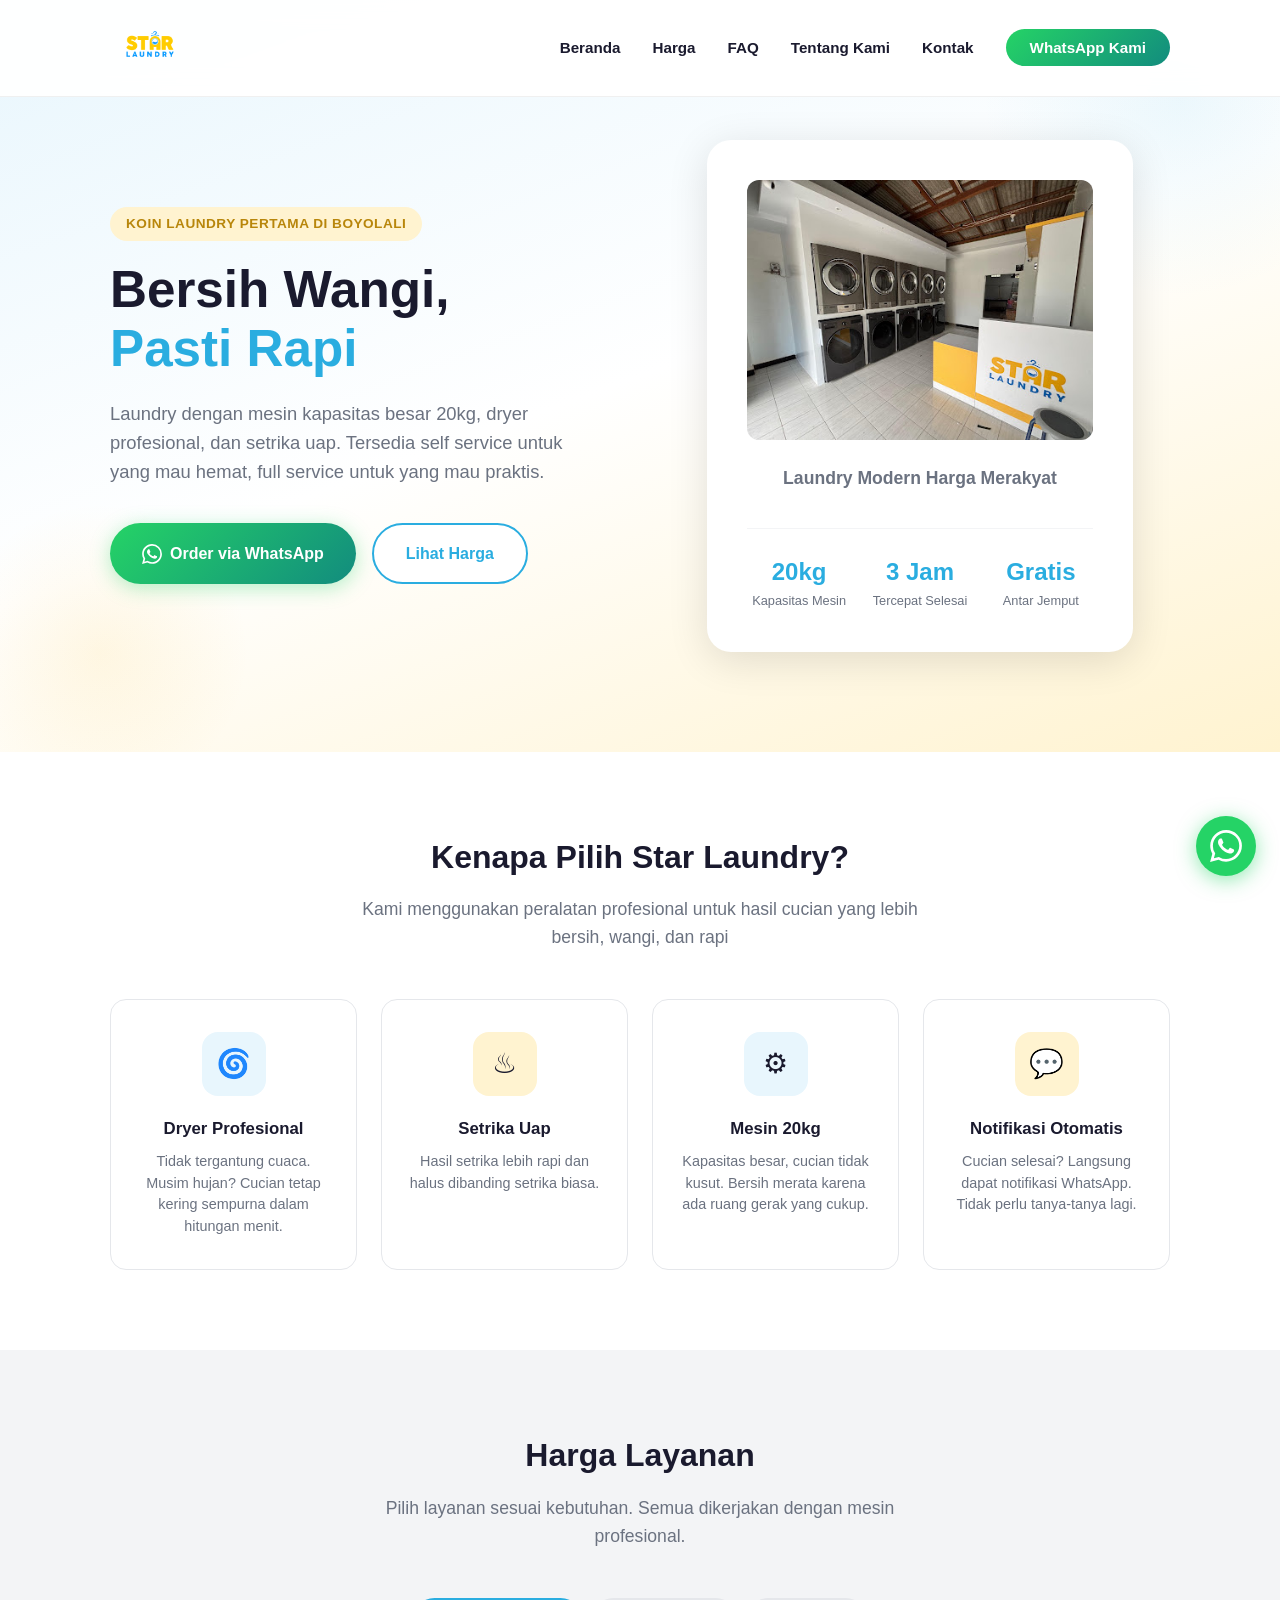
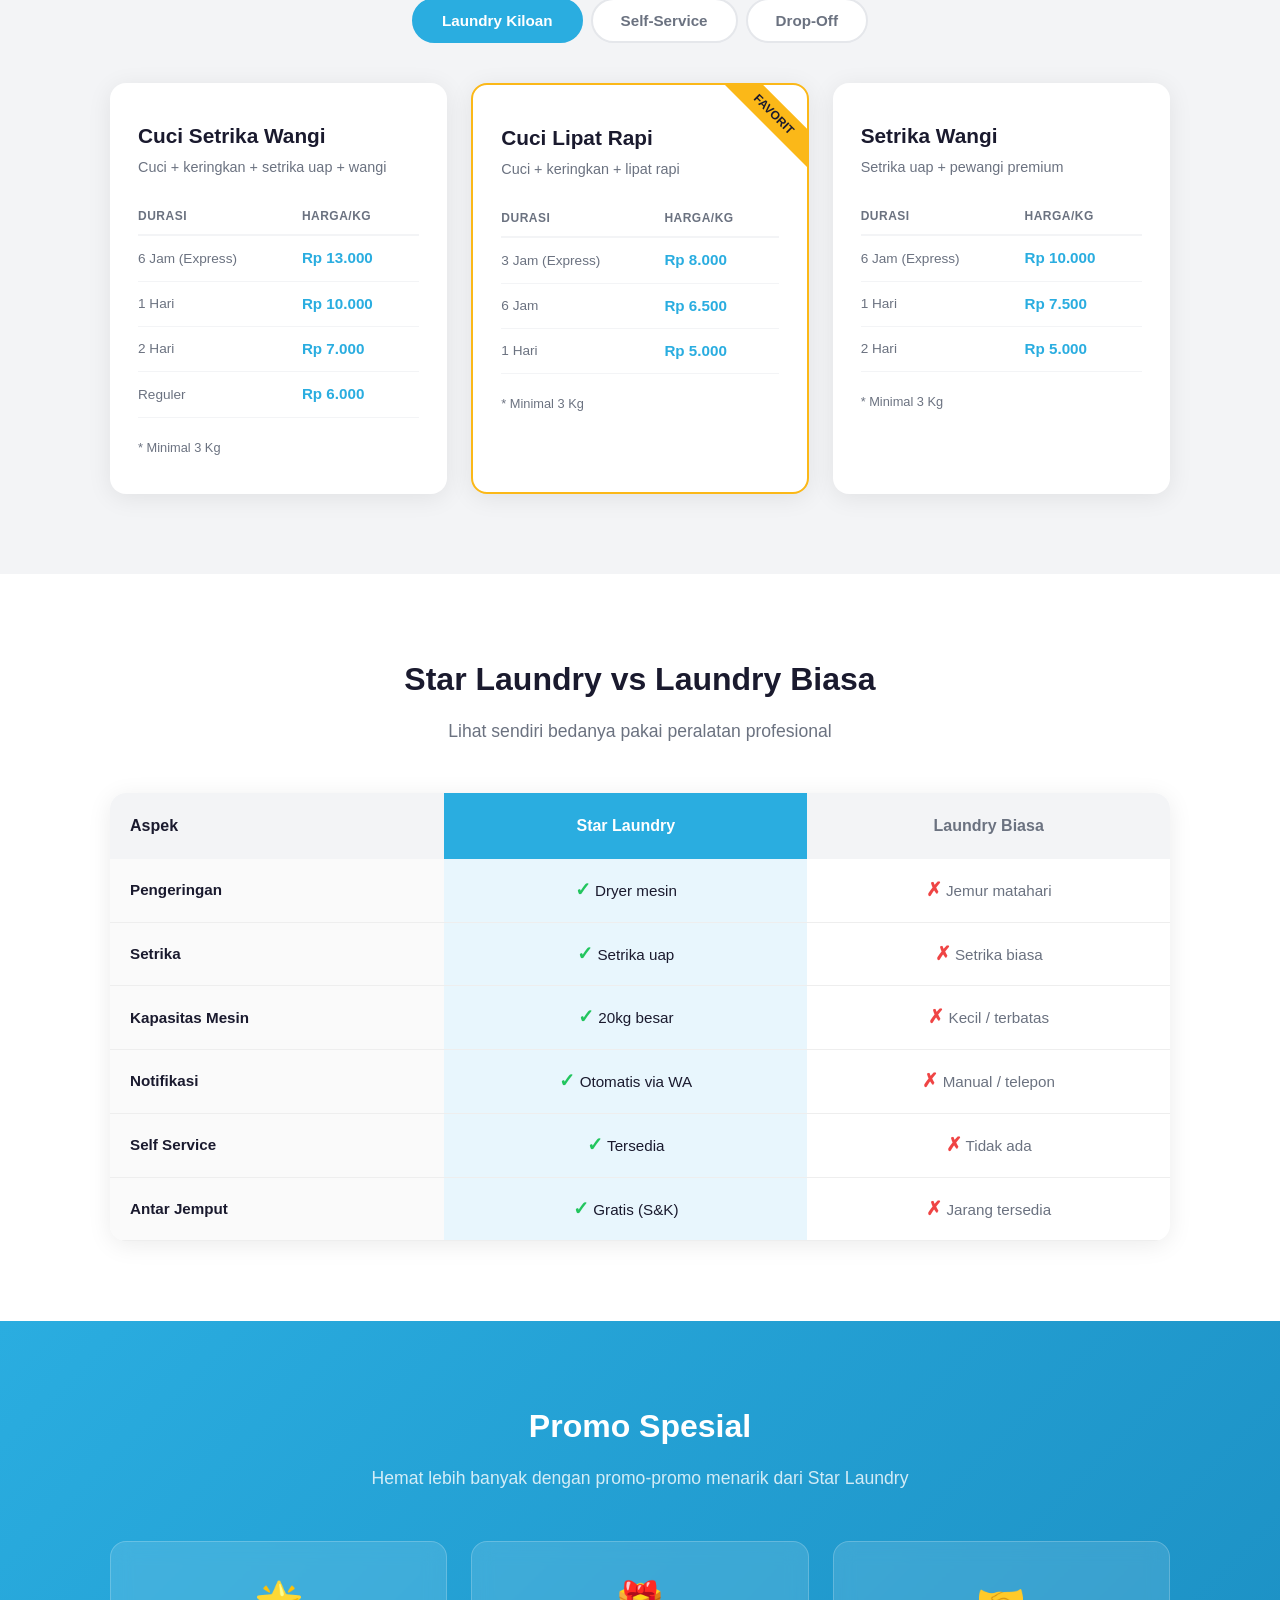
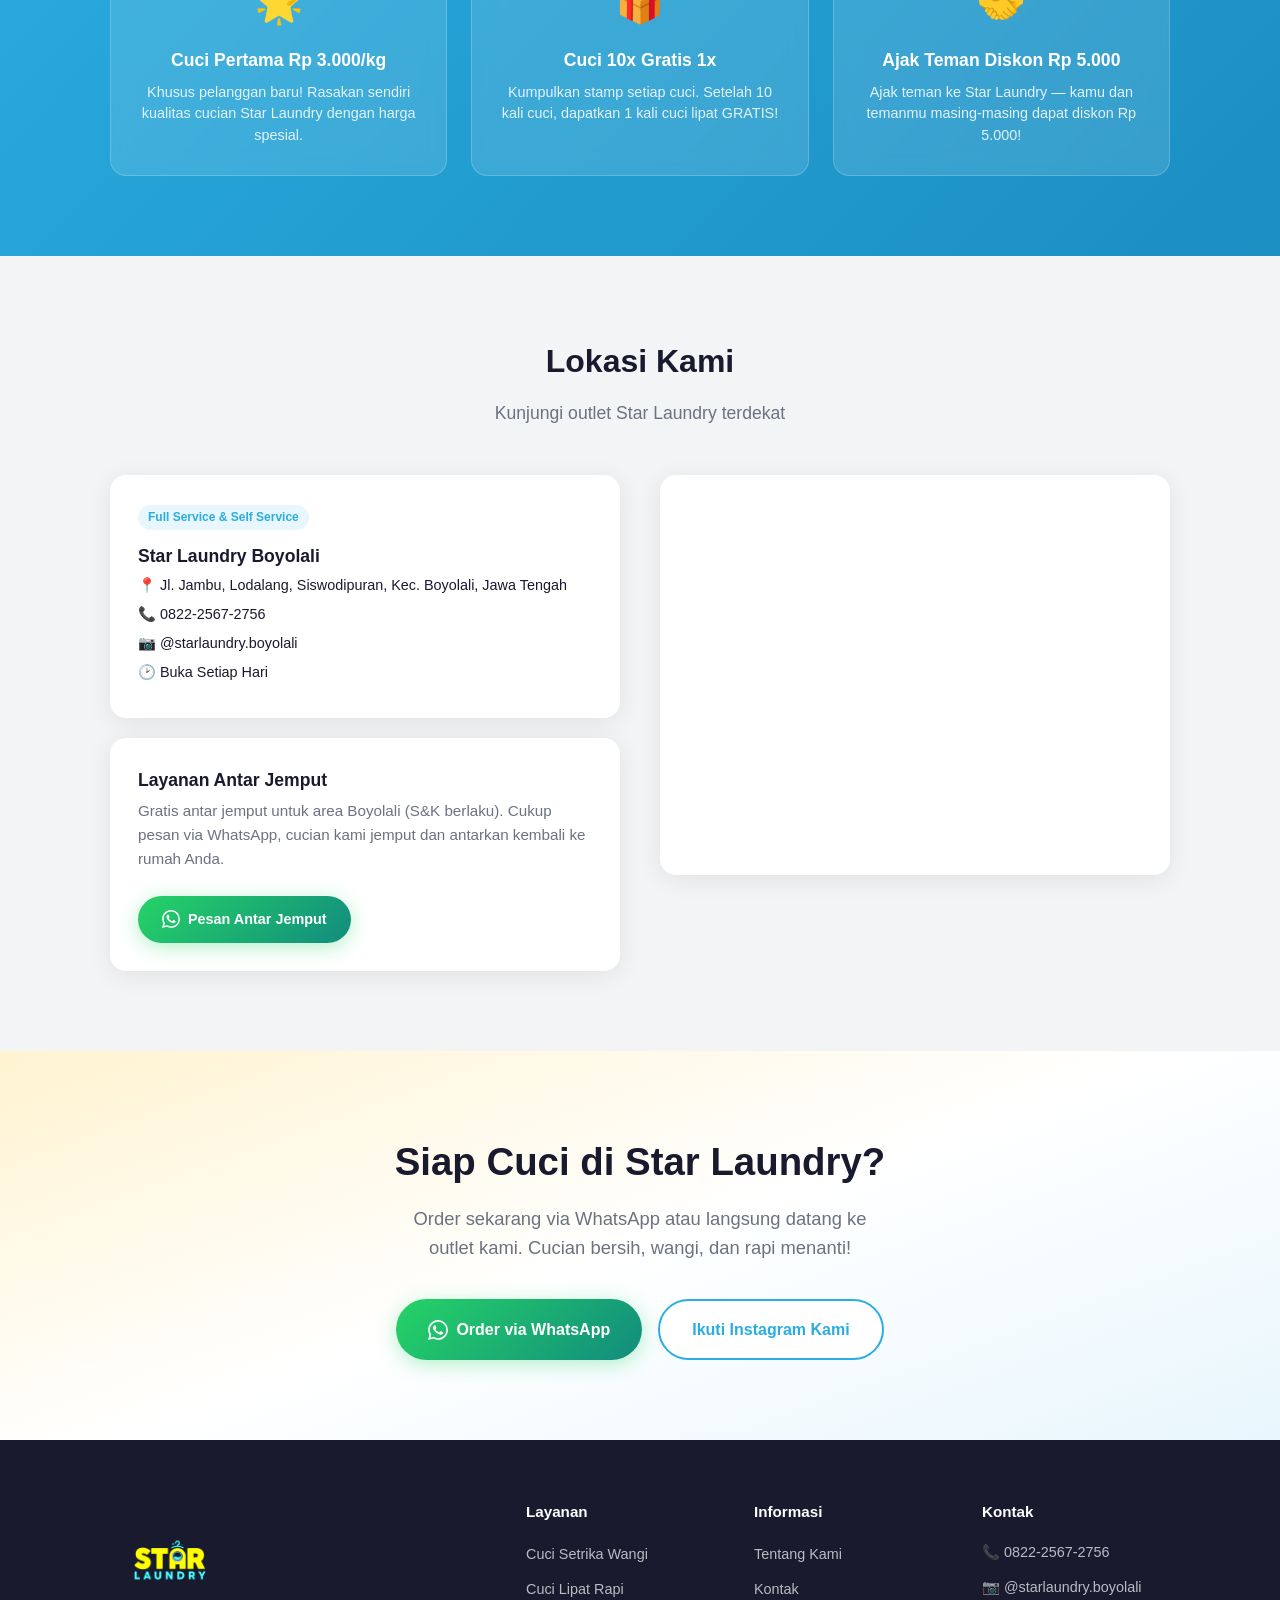
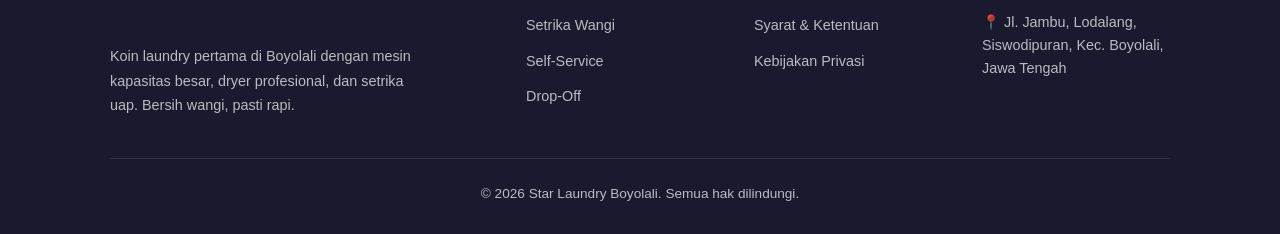
==== index.html @ 1a076df6 "Update branding: Star Laundry sebagai koin laundry pertama di Boyolali across all pages (hero badge," ====
<!DOCTYPE html>
<html lang="id">
<head>
    <!-- Google Analytics -->
    <script async src="https://www.googletagmanager.com/gtag/js?id=G-H75Q4BCDFE"></script>
    <script>
      window.dataLayer = window.dataLayer || [];
      function gtag(){dataLayer.push(arguments);}
      gtag('js', new Date());
      gtag('config', 'G-H75Q4BCDFE');
    </script>
    <meta charset="UTF-8">
    <meta name="viewport" content="width=device-width, initial-scale=1.0">
    <title>Star Laundry Boyolali — Bersih Wangi, Pasti Rapi</title>
    <meta name="description" content="Star Laundry Boyolali - Laundry modern dengan mesin kapasitas besar, dryer profesional, dan setrika uap. Self service & full service tersedia. Antar jemput GRATIS!">
    <link rel="icon" type="image/png" href="logo.png">
    <link rel="canonical" href="https://starlaundry-byl.com/">
    <meta property="og:title" content="Star Laundry Boyolali — Bersih Wangi, Pasti Rapi">
    <meta property="og:description" content="Laundry modern dengan dryer profesional & setrika uap. Self service mulai 10rb/7kg. Antar jemput GRATIS!">
    <meta property="og:image" content="https://starlaundry-byl.com/logo.png">
    <meta property="og:url" content="https://starlaundry-byl.com/">
    <meta property="og:type" content="website">
    <meta property="og:locale" content="id_ID">
    <meta name="twitter:card" content="summary_large_image">
    <meta name="twitter:title" content="Star Laundry Boyolali — Bersih Wangi, Pasti Rapi">
    <meta name="twitter:description" content="Laundry modern dengan dryer profesional & setrika uap. Self service mulai 10rb/7kg. Antar jemput GRATIS!">
    <meta name="twitter:image" content="https://starlaundry-byl.com/logo.png">
    <script type="application/ld+json">
    {
      "@context": "https://schema.org",
      "@type": "Laundromat",
      "name": "Star Laundry Boyolali",
      "url": "https://starlaundry-byl.com",
      "telephone": "+6282225672756",
      "image": "https://starlaundry-byl.com/logo.png",
      "priceRange": "Rp 5.000 - Rp 13.000/kg",
      "description": "Koin laundry pertama di Boyolali dengan mesin kapasitas besar 20kg, dryer profesional, dan setrika uap. Tersedia self service dan full service.",
      "address": {
        "@type": "PostalAddress",
        "streetAddress": "Jl. Jambu, Lodalang, Siswodipuran",
        "addressLocality": "Boyolali",
        "addressRegion": "Jawa Tengah",
        "postalCode": "57311",
        "addressCountry": "ID"
      },
      "geo": {
        "@type": "GeoCoordinates",
        "latitude": -7.5404953,
        "longitude": 110.6051776
      },
      "openingHoursSpecification": [
        {
          "@type": "OpeningHoursSpecification",
          "dayOfWeek": ["Monday","Tuesday","Wednesday","Thursday","Friday","Saturday","Sunday"],
          "opens": "07:00",
          "closes": "21:00"
        }
      ],
      "sameAs": [
        "https://instagram.com/starlaundry.boyolali",
        "https://maps.app.goo.gl/DT1r8SS3QcZHC6qx8"
      ],
      "hasOfferCatalog": {
        "@type": "OfferCatalog",
        "name": "Layanan Laundry",
        "itemListElement": [
          {
            "@type": "Offer",
            "itemOffered": { "@type": "Service", "name": "Cuci Setrika Wangi" },
            "priceSpecification": { "@type": "PriceSpecification", "price": "6000", "priceCurrency": "IDR", "unitText": "per kg" }
          },
          {
            "@type": "Offer",
            "itemOffered": { "@type": "Service", "name": "Cuci Lipat Rapi" },
            "priceSpecification": { "@type": "PriceSpecification", "price": "5000", "priceCurrency": "IDR", "unitText": "per kg" }
          },
          {
            "@type": "Offer",
            "itemOffered": { "@type": "Service", "name": "Self-Service Laundry" },
            "priceSpecification": { "@type": "PriceSpecification", "price": "10000", "priceCurrency": "IDR", "unitText": "per 7kg" }
          }
        ]
      }
    }
    </script>
    <link rel="alternate" hreflang="id" href="https://starlaundry-byl.com/">
    <link rel="preload" as="image" href="logo.png">
    <link rel="stylesheet" href="styles.css">
</head>
<body>

<!-- Navbar -->
<nav id="navbar">
    <div class="container nav-inner">
        <a href="index.html"><img src="logo.png" alt="Star Laundry" class="nav-logo"></a>
        <ul class="nav-links" id="navLinks">
            <li><a href="index.html">Beranda</a></li>
            <li><a href="harga.html">Harga</a></li>
            <li><a href="faq.html">FAQ</a></li>
            <li><a href="tentang-kami.html">Tentang Kami</a></li>
            <li><a href="kontak.html">Kontak</a></li>
            <li><a href="https://wa.me/6282225672756?text=Halo%20Star%20Laundry%2C%20saya%20mau%20order" class="nav-cta">WhatsApp Kami</a></li>
        </ul>
        <button class="hamburger" onclick="document.getElementById('navLinks').classList.toggle('open')" aria-label="Menu">
            <span></span><span></span><span></span>
        </button>
    </div>
</nav>

<!-- Hero -->
<section class="hero">
    <div class="container hero-inner">
        <div>
            <span class="hero-badge">KOIN LAUNDRY PERTAMA DI BOYOLALI</span>
            <h1>Bersih Wangi,<br><span>Pasti Rapi</span></h1>
            <p>Laundry dengan mesin kapasitas besar 20kg, dryer profesional, dan setrika uap. Tersedia self service untuk yang mau hemat, full service untuk yang mau praktis.</p>
            <div class="hero-buttons">
                <a href="https://wa.me/6282225672756?text=Halo%20Star%20Laundry%2C%20saya%20mau%20order" class="btn btn-wa">
                    <svg width="20" height="20" viewBox="0 0 24 24" fill="white"><path d="M17.472 14.382c-.297-.149-1.758-.867-2.03-.967-.273-.099-.471-.148-.67.15-.197.297-.767.966-.94 1.164-.173.199-.347.223-.644.075-.297-.15-1.255-.463-2.39-1.475-.883-.788-1.48-1.761-1.653-2.059-.173-.297-.018-.458.13-.606.134-.133.298-.347.446-.52.149-.174.198-.298.298-.497.099-.198.05-.371-.025-.52-.075-.149-.669-1.612-.916-2.207-.242-.579-.487-.5-.669-.51-.173-.008-.371-.01-.57-.01-.198 0-.52.074-.792.372-.272.297-1.04 1.016-1.04 2.479 0 1.462 1.065 2.875 1.213 3.074.149.198 2.096 3.2 5.077 4.487.709.306 1.262.489 1.694.625.712.227 1.36.195 1.871.118.571-.085 1.758-.719 2.006-1.413.248-.694.248-1.289.173-1.413-.074-.124-.272-.198-.57-.347m-5.421 7.403h-.004a9.87 9.87 0 01-5.031-1.378l-.361-.214-3.741.982.998-3.648-.235-.374a9.86 9.86 0 01-1.51-5.26c.001-5.45 4.436-9.884 9.888-9.884 2.64 0 5.122 1.03 6.988 2.898a9.825 9.825 0 012.893 6.994c-.003 5.45-4.437 9.884-9.885 9.884m8.413-18.297A11.815 11.815 0 0012.05 0C5.495 0 .16 5.335.157 11.892c0 2.096.547 4.142 1.588 5.945L.057 24l6.305-1.654a11.882 11.882 0 005.683 1.448h.005c6.554 0 11.89-5.335 11.893-11.893a11.821 11.821 0 00-3.48-8.413z"/></svg>
                    Order via WhatsApp
                </a>
                <a href="#harga" class="btn btn-outline">Lihat Harga</a>
            </div>
        </div>
        <div class="hero-visual">
            <div class="hero-card">
                <img src="mesin.jpg" alt="Foto Mesin Logo">
                <p>Laundry Modern Harga Merakyat</p>
                <div class="hero-stats">
                    <div>
                        <div class="hero-stat-num">20kg</div>
                        <div class="hero-stat-label">Kapasitas Mesin</div>
                    </div>
                    <div>
                        <div class="hero-stat-num">3 Jam</div>
                        <div class="hero-stat-label">Tercepat Selesai</div>
                    </div>
                    <div>
                        <div class="hero-stat-num">Gratis</div>
                        <div class="hero-stat-label">Antar Jemput</div>
                    </div>
                </div>
            </div>
        </div>
    </div>
</section>

<!-- Features -->
<section class="features" id="layanan">
    <div class="container">
        <h2>Kenapa Pilih Star Laundry?</h2>
        <p class="section-subtitle">Kami menggunakan peralatan profesional untuk hasil cucian yang lebih bersih, wangi, dan rapi</p>
        <div class="features-grid">
            <div class="feature-card">
                <div class="feature-icon blue">&#127744;</div>
                <h3>Dryer Profesional</h3>
                <p>Tidak tergantung cuaca. Musim hujan? Cucian tetap kering sempurna dalam hitungan menit.</p>
            </div>
            <div class="feature-card">
                <div class="feature-icon yellow">&#9832;</div>
                <h3>Setrika Uap</h3>
                <p>Hasil setrika lebih rapi dan halus dibanding setrika biasa.</p>
            </div>
            <div class="feature-card">
                <div class="feature-icon blue">&#9881;</div>
                <h3>Mesin 20kg</h3>
                <p>Kapasitas besar, cucian tidak kusut. Bersih merata karena ada ruang gerak yang cukup.</p>
            </div>
            <div class="feature-card">
                <div class="feature-icon yellow">&#128172;</div>
                <h3>Notifikasi Otomatis</h3>
                <p>Cucian selesai? Langsung dapat notifikasi WhatsApp. Tidak perlu tanya-tanya lagi.</p>
            </div>
        </div>
    </div>
</section>

<!-- Pricing -->
<section class="pricing" id="harga">
    <div class="container">
        <h2>Harga Layanan</h2>
        <p class="section-subtitle">Pilih layanan sesuai kebutuhan. Semua dikerjakan dengan mesin profesional.</p>

        <div class="pricing-tabs">
            <button class="pricing-tab active" onclick="showPricing('kiloan')">Laundry Kiloan</button>
            <button class="pricing-tab" onclick="showPricing('selfservice')">Self-Service</button>
            <button class="pricing-tab" onclick="showPricing('dropoff')">Drop-Off</button>
        </div>

        <!-- Kiloan -->
        <div class="pricing-group active" id="pricing-kiloan">
            <div class="pricing-cards">
                <div class="price-card">
                    <h3>Cuci Setrika Wangi</h3>
                    <p class="price-desc">Cuci + keringkan + setrika uap + wangi</p>
                    <table class="price-table">
                        <thead><tr><th>Durasi</th><th>Harga/kg</th></tr></thead>
                        <tbody>
                            <tr><td class="duration">6 Jam (Express)</td><td class="price-val">Rp 13.000</td></tr>
                            <tr><td class="duration">1 Hari</td><td class="price-val">Rp 10.000</td></tr>
                            <tr><td class="duration">2 Hari</td><td class="price-val">Rp 7.000</td></tr>
                            <tr><td class="duration">Reguler</td><td class="price-val">Rp 6.000</td></tr>
                        </tbody>
                    </table>
                    <div class="price-note">* Minimal 3 Kg</div>
                </div>
                <div class="price-card popular">
                    <div class="popular-badge">FAVORIT</div>
                    <h3>Cuci Lipat Rapi</h3>
                    <p class="price-desc">Cuci + keringkan + lipat rapi</p>
                    <table class="price-table">
                        <thead><tr><th>Durasi</th><th>Harga/kg</th></tr></thead>
                        <tbody>
                            <tr><td class="duration">3 Jam (Express)</td><td class="price-val">Rp 8.000</td></tr>
                            <tr><td class="duration">6 Jam</td><td class="price-val">Rp 6.500</td></tr>
                            <tr><td class="duration">1 Hari</td><td class="price-val">Rp 5.000</td></tr>
                        </tbody>
                    </table>
                    <div class="price-note">* Minimal 3 Kg</div>
                </div>
                <div class="price-card">
                    <h3>Setrika Wangi</h3>
                    <p class="price-desc">Setrika uap + pewangi premium</p>
                    <table class="price-table">
                        <thead><tr><th>Durasi</th><th>Harga/kg</th></tr></thead>
                        <tbody>
                            <tr><td class="duration">6 Jam (Express)</td><td class="price-val">Rp 10.000</td></tr>
                            <tr><td class="duration">1 Hari</td><td class="price-val">Rp 7.500</td></tr>
                            <tr><td class="duration">2 Hari</td><td class="price-val">Rp 5.000</td></tr>
                        </tbody>
                    </table>
                    <div class="price-note">* Minimal 3 Kg</div>
                </div>
            </div>
        </div>

        <!-- Self Service -->
        <div class="pricing-group" id="pricing-selfservice">
            <div class="pricing-cards two-col">
                <div class="price-card">
                    <h3>Cuci Saja</h3>
                    <p class="price-desc">Cuci sendiri pakai mesin besar kami</p>
                    <table class="price-table">
                        <thead><tr><th>Kapasitas</th><th>Harga</th><th>Durasi</th></tr></thead>
                        <tbody>
                            <tr><td>Maks. 7 Kg</td><td class="price-val">Rp 10.000</td><td class="duration">40 menit</td></tr>
                        </tbody>
                    </table>
                    <div class="price-note">* Tidak termasuk deterjen dan plastik</div>
                </div>
                <div class="price-card">
                    <h3>Kering Saja</h3>
                    <p class="price-desc">Keringkan pakai dryer profesional kami</p>
                    <table class="price-table">
                        <thead><tr><th>Kapasitas</th><th>Harga</th><th>Durasi</th></tr></thead>
                        <tbody>
                            <tr><td>Maks. 7 Kg</td><td class="price-val">Rp 10.000</td><td class="duration">40 menit</td></tr>
                        </tbody>
                    </table>
                    <div class="price-note">* Tidak termasuk deterjen dan plastik</div>
                </div>
            </div>
        </div>

        <!-- Drop Off -->
        <div class="pricing-group" id="pricing-dropoff">
            <div class="pricing-cards two-col">
                <div class="price-card">
                    <h3>Cuci Saja</h3>
                    <p class="price-desc">Tinggal taruh, kami yang jalankan mesin</p>
                    <table class="price-table">
                        <thead><tr><th>Kapasitas</th><th>Harga</th><th>Durasi</th></tr></thead>
                        <tbody>
                            <tr><td>Maks. 7 Kg</td><td class="price-val">Rp 12.500</td><td class="duration">40 menit**</td></tr>
                        </tbody>
                    </table>
                    <div class="price-note">** Drop-off sesuai antrian mesin</div>
                </div>
                <div class="price-card">
                    <h3>Kering Saja</h3>
                    <p class="price-desc">Tinggal taruh, kami keringkan pakai dryer</p>
                    <table class="price-table">
                        <thead><tr><th>Kapasitas</th><th>Harga</th><th>Durasi</th></tr></thead>
                        <tbody>
                            <tr><td>Maks. 7 Kg</td><td class="price-val">Rp 12.500</td><td class="duration">40 menit**</td></tr>
                        </tbody>
                    </table>
                    <div class="price-note">** Drop-off sesuai antrian mesin</div>
                </div>
            </div>
            <p style="text-align:center; margin-top:16px; font-size:0.85rem; font-weight:700; color:var(--dark);">Catatan: Drop-off tidak termasuk lipat dan setrika.</p>
        </div>
    </div>
</section>

<!-- Why Us / Comparison -->
<section class="why-us" id="keunggulan">
    <div class="container">
        <h2>Star Laundry vs Laundry Biasa</h2>
        <p class="section-subtitle">Lihat sendiri bedanya pakai peralatan profesional</p>
        <table class="comparison-table">
            <thead>
                <tr>
                    <th>Aspek</th>
                    <th>Star Laundry</th>
                    <th>Laundry Biasa</th>
                </tr>
            </thead>
            <tbody>
                <tr>
                    <td>Pengeringan</td>
                    <td><span class="check">&#10003;</span> Dryer mesin</td>
                    <td><span class="cross">&#10007;</span> Jemur matahari</td>
                </tr>
                <tr>
                    <td>Setrika</td>
                    <td><span class="check">&#10003;</span> Setrika uap</td>
                    <td><span class="cross">&#10007;</span> Setrika biasa</td>
                </tr>
                <tr>
                    <td>Kapasitas Mesin</td>
                    <td><span class="check">&#10003;</span> 20kg besar</td>
                    <td><span class="cross">&#10007;</span> Kecil / terbatas</td>
                </tr>
                <tr>
                    <td>Notifikasi</td>
                    <td><span class="check">&#10003;</span> Otomatis via WA</td>
                    <td><span class="cross">&#10007;</span> Manual / telepon</td>
                </tr>
                <tr>
                    <td>Self Service</td>
                    <td><span class="check">&#10003;</span> Tersedia</td>
                    <td><span class="cross">&#10007;</span> Tidak ada</td>
                </tr>
                <tr>
                    <td>Antar Jemput</td>
                    <td><span class="check">&#10003;</span> Gratis (S&K)</td>
                    <td><span class="cross">&#10007;</span> Jarang tersedia</td>
                </tr>
            </tbody>
        </table>
    </div>
</section>

<!-- Promo -->
<section class="promo" id="promo">
    <div class="container">
        <h2>Promo Spesial</h2>
        <p class="section-subtitle">Hemat lebih banyak dengan promo-promo menarik dari Star Laundry</p>
        <div class="promo-grid">
            <div class="promo-card">
                <div class="promo-emoji">&#127775;</div>
                <h3>Cuci Pertama Rp 3.000/kg</h3>
                <p>Khusus pelanggan baru! Rasakan sendiri kualitas cucian Star Laundry dengan harga spesial.</p>
            </div>
            <div class="promo-card">
                <div class="promo-emoji">&#127873;</div>
                <h3>Cuci 10x Gratis 1x</h3>
                <p>Kumpulkan stamp setiap cuci. Setelah 10 kali cuci, dapatkan 1 kali cuci lipat GRATIS!</p>
            </div>
            <div class="promo-card">
                <div class="promo-emoji">&#129309;</div>
                <h3>Ajak Teman Diskon Rp 5.000</h3>
                <p>Ajak teman ke Star Laundry — kamu dan temanmu masing-masing dapat diskon Rp 5.000!</p>
            </div>
        </div>
    </div>
</section>

<!-- Location -->
<section class="location" id="lokasi">
    <div class="container">
        <h2>Lokasi Kami</h2>
        <p class="section-subtitle">Kunjungi outlet Star Laundry terdekat</p>
        <div class="location-grid">
            <div class="location-info">
                <div class="loc-card">
                    <span class="loc-type">Full Service & Self Service</span>
                    <h3>Star Laundry Boyolali</h3>
                    <div class="loc-detail">
                        <span>&#128205; Jl. Jambu, Lodalang, Siswodipuran, Kec. Boyolali, Jawa Tengah</span>
                    </div>
                    <div class="loc-detail">
                        <span>&#128222; 0822-2567-2756</span>
                    </div>
                    <div class="loc-detail">
                        <span>&#128247; @starlaundry.boyolali</span>
                    </div>
                    <div class="loc-detail">
                        <span>&#128337; Buka Setiap Hari</span>
                    </div>
                </div>
                <div class="loc-card">
                    <h3>Layanan Antar Jemput</h3>
                    <p>Gratis antar jemput untuk area Boyolali (S&K berlaku). Cukup pesan via WhatsApp, cucian kami jemput dan antarkan kembali ke rumah Anda.</p>
                    <a href="https://wa.me/6282225672756?text=Halo%20Star%20Laundry%2C%20saya%20mau%20pakai%20layanan%20antar%20jemput" class="btn btn-wa" style="margin-top: 16px; display: inline-flex; padding: 12px 24px; font-size: 0.9rem;">
                        <svg width="18" height="18" viewBox="0 0 24 24" fill="white"><path d="M17.472 14.382c-.297-.149-1.758-.867-2.03-.967-.273-.099-.471-.148-.67.15-.197.297-.767.966-.94 1.164-.173.199-.347.223-.644.075-.297-.15-1.255-.463-2.39-1.475-.883-.788-1.48-1.761-1.653-2.059-.173-.297-.018-.458.13-.606.134-.133.298-.347.446-.52.149-.174.198-.298.298-.497.099-.198.05-.371-.025-.52-.075-.149-.669-1.612-.916-2.207-.242-.579-.487-.5-.669-.51-.173-.008-.371-.01-.57-.01-.198 0-.52.074-.792.372-.272.297-1.04 1.016-1.04 2.479 0 1.462 1.065 2.875 1.213 3.074.149.198 2.096 3.2 5.077 4.487.709.306 1.262.489 1.694.625.712.227 1.36.195 1.871.118.571-.085 1.758-.719 2.006-1.413.248-.694.248-1.289.173-1.413-.074-.124-.272-.198-.57-.347m-5.421 7.403h-.004a9.87 9.87 0 01-5.031-1.378l-.361-.214-3.741.982.998-3.648-.235-.374a9.86 9.86 0 01-1.51-5.26c.001-5.45 4.436-9.884 9.888-9.884 2.64 0 5.122 1.03 6.988 2.898a9.825 9.825 0 012.893 6.994c-.003 5.45-4.437 9.884-9.885 9.884m8.413-18.297A11.815 11.815 0 0012.05 0C5.495 0 .16 5.335.157 11.892c0 2.096.547 4.142 1.588 5.945L.057 24l6.305-1.654a11.882 11.882 0 005.683 1.448h.005c6.554 0 11.89-5.335 11.893-11.893a11.821 11.821 0 00-3.48-8.413z"/></svg>
                        Pesan Antar Jemput
                    </a>
                </div>
            </div>
            <div class="location-map">
                <iframe src="https://www.google.com/maps/embed?pb=!1m18!1m12!1m3!1d3955.6!2d110.6026027!3d-7.5404953!2m3!1f0!2f0!3f0!3m2!1i1024!2i768!4f13.1!3m3!1m2!1s0x2e7a695a9ef0c4bb%3A0xd1a4bb760c785c6d!2sStar%20Laundry%20Boyolali!5e0!3m2!1sid!2sid!4v1710000000000" width="100%" height="400" style="border:0; border-radius: 16px;" allowfullscreen="" loading="lazy" referrerpolicy="no-referrer-when-downgrade" title="Lokasi Star Laundry Boyolali"></iframe>
            </div>
        </div>
    </div>
</section>

<!-- CTA -->
<section class="cta">
    <div class="container">
        <h2>Siap Cuci di Star Laundry?</h2>
        <p>Order sekarang via WhatsApp atau langsung datang ke outlet kami. Cucian bersih, wangi, dan rapi menanti!</p>
        <div class="cta-buttons">
            <a href="https://wa.me/6282225672756?text=Halo%20Star%20Laundry%2C%20saya%20mau%20order" class="btn btn-wa">
                <svg width="20" height="20" viewBox="0 0 24 24" fill="white"><path d="M17.472 14.382c-.297-.149-1.758-.867-2.03-.967-.273-.099-.471-.148-.67.15-.197.297-.767.966-.94 1.164-.173.199-.347.223-.644.075-.297-.15-1.255-.463-2.39-1.475-.883-.788-1.48-1.761-1.653-2.059-.173-.297-.018-.458.13-.606.134-.133.298-.347.446-.52.149-.174.198-.298.298-.497.099-.198.05-.371-.025-.52-.075-.149-.669-1.612-.916-2.207-.242-.579-.487-.5-.669-.51-.173-.008-.371-.01-.57-.01-.198 0-.52.074-.792.372-.272.297-1.04 1.016-1.04 2.479 0 1.462 1.065 2.875 1.213 3.074.149.198 2.096 3.2 5.077 4.487.709.306 1.262.489 1.694.625.712.227 1.36.195 1.871.118.571-.085 1.758-.719 2.006-1.413.248-.694.248-1.289.173-1.413-.074-.124-.272-.198-.57-.347m-5.421 7.403h-.004a9.87 9.87 0 01-5.031-1.378l-.361-.214-3.741.982.998-3.648-.235-.374a9.86 9.86 0 01-1.51-5.26c.001-5.45 4.436-9.884 9.888-9.884 2.64 0 5.122 1.03 6.988 2.898a9.825 9.825 0 012.893 6.994c-.003 5.45-4.437 9.884-9.885 9.884m8.413-18.297A11.815 11.815 0 0012.05 0C5.495 0 .16 5.335.157 11.892c0 2.096.547 4.142 1.588 5.945L.057 24l6.305-1.654a11.882 11.882 0 005.683 1.448h.005c6.554 0 11.89-5.335 11.893-11.893a11.821 11.821 0 00-3.48-8.413z"/></svg>
                Order via WhatsApp
            </a>
            <a href="https://instagram.com/starlaundry.boyolali" target="_blank" class="btn btn-outline">
                Ikuti Instagram Kami
            </a>
        </div>
    </div>
</section>

<!-- Footer -->
<footer>
    <div class="container">
        <div class="footer-grid">
            <div class="footer-brand">
                <img src="logo.png" alt="Star Laundry">
                <p>Koin laundry pertama di Boyolali dengan mesin kapasitas besar, dryer profesional, dan setrika uap. Bersih wangi, pasti rapi.</p>
            </div>
            <div>
                <h4>Layanan</h4>
                <ul class="footer-links">
                    <li><a href="#harga">Cuci Setrika Wangi</a></li>
                    <li><a href="#harga">Cuci Lipat Rapi</a></li>
                    <li><a href="#harga">Setrika Wangi</a></li>
                    <li><a href="#harga">Self-Service</a></li>
                    <li><a href="#harga">Drop-Off</a></li>
                </ul>
            </div>
            <div>
                <h4>Informasi</h4>
                <ul class="footer-links">
                    <li><a href="tentang-kami.html">Tentang Kami</a></li>
                    <li><a href="kontak.html">Kontak</a></li>
                    <li><a href="syarat-ketentuan.html">Syarat & Ketentuan</a></li>
                    <li><a href="kebijakan-privasi.html">Kebijakan Privasi</a></li>
                </ul>
            </div>
            <div>
                <h4>Kontak</h4>
                <ul class="footer-contact">
                    <li>&#128222; 0822-2567-2756</li>
                    <li>&#128247; @starlaundry.boyolali</li>
                    <li>&#128205; Jl. Jambu, Lodalang, Siswodipuran, Kec. Boyolali, Jawa Tengah</li>
                </ul>
            </div>
        </div>
        <div class="footer-bottom">
            &copy; 2026 Star Laundry Boyolali. Semua hak dilindungi.
        </div>
    </div>
</footer>

<!-- Floating WhatsApp -->
<a href="https://wa.me/6282225672756?text=Halo%20Star%20Laundry%2C%20saya%20mau%20tanya" class="wa-float" aria-label="Chat WhatsApp">
    <svg viewBox="0 0 24 24"><path d="M17.472 14.382c-.297-.149-1.758-.867-2.03-.967-.273-.099-.471-.148-.67.15-.197.297-.767.966-.94 1.164-.173.199-.347.223-.644.075-.297-.15-1.255-.463-2.39-1.475-.883-.788-1.48-1.761-1.653-2.059-.173-.297-.018-.458.13-.606.134-.133.298-.347.446-.52.149-.174.198-.298.298-.497.099-.198.05-.371-.025-.52-.075-.149-.669-1.612-.916-2.207-.242-.579-.487-.5-.669-.51-.173-.008-.371-.01-.57-.01-.198 0-.52.074-.792.372-.272.297-1.04 1.016-1.04 2.479 0 1.462 1.065 2.875 1.213 3.074.149.198 2.096 3.2 5.077 4.487.709.306 1.262.489 1.694.625.712.227 1.36.195 1.871.118.571-.085 1.758-.719 2.006-1.413.248-.694.248-1.289.173-1.413-.074-.124-.272-.198-.57-.347m-5.421 7.403h-.004a9.87 9.87 0 01-5.031-1.378l-.361-.214-3.741.982.998-3.648-.235-.374a9.86 9.86 0 01-1.51-5.26c.001-5.45 4.436-9.884 9.888-9.884 2.64 0 5.122 1.03 6.988 2.898a9.825 9.825 0 012.893 6.994c-.003 5.45-4.437 9.884-9.885 9.884m8.413-18.297A11.815 11.815 0 0012.05 0C5.495 0 .16 5.335.157 11.892c0 2.096.547 4.142 1.588 5.945L.057 24l6.305-1.654a11.882 11.882 0 005.683 1.448h.005c6.554 0 11.89-5.335 11.893-11.893a11.821 11.821 0 00-3.48-8.413z"/></svg>
</a>

<script>
    // Navbar scroll effect
    window.addEventListener('scroll', () => {
        document.getElementById('navbar').classList.toggle('scrolled', window.scrollY > 20);
    });

    // Pricing tabs
    function showPricing(tab) {
        document.querySelectorAll('.pricing-group').forEach(g => g.classList.remove('active'));
        document.querySelectorAll('.pricing-tab').forEach(t => t.classList.remove('active'));
        document.getElementById('pricing-' + tab).classList.add('active');
        event.target.classList.add('active');
    }
</script>
<script src="main.js"></script>

</body>
</html>
---- styles.css ----
/* ===== Reset & Base ===== */
*, *::before, *::after { box-sizing: border-box; margin: 0; padding: 0; }
:root {
    --yellow: #FBB818;
    --yellow-light: #FFF3D0;
    --blue: #2AADE0;
    --blue-dark: #1B8EC2;
    --blue-light: #E8F6FD;
    --dark: #1a1a2e;
    --gray: #6b7280;
    --gray-light: #f3f4f6;
    --white: #ffffff;
    --radius: 16px;
    --shadow: 0 4px 24px rgba(0,0,0,0.08);
    --shadow-lg: 0 8px 40px rgba(0,0,0,0.12);
}
html { scroll-behavior: smooth; }
body {
    font-family: -apple-system, BlinkMacSystemFont, 'Segoe UI', Roboto, 'Helvetica Neue', Arial, sans-serif;
    color: var(--dark);
    line-height: 1.6;
    overflow-x: hidden;
    background: var(--white);
}
img { max-width: 100%; height: auto; }
a { text-decoration: none; color: inherit; }
.container { max-width: 1100px; margin: 0 auto; padding: 0 20px; }
section { padding: 80px 0; }
h2 {
    font-size: 2rem;
    font-weight: 800;
    text-align: center;
    margin-bottom: 12px;
}
.section-subtitle {
    text-align: center;
    color: var(--gray);
    font-size: 1.1rem;
    margin-bottom: 48px;
    max-width: 600px;
    margin-left: auto;
    margin-right: auto;
}

/* ===== Navbar ===== */
nav {
    position: fixed;
    top: 0;
    left: 0;
    right: 0;
    z-index: 1000;
    background: rgba(255,255,255,0.95);
    backdrop-filter: blur(12px);
    border-bottom: 1px solid rgba(0,0,0,0.06);
    transition: box-shadow 0.3s;
}
nav.scrolled { box-shadow: var(--shadow); }
.nav-inner {
    display: flex;
    align-items: center;
    justify-content: space-between;
    height: 96px;
}
.nav-logo { height: 80px; }
.nav-links { display: flex; gap: 32px; list-style: none; align-items: center; }
.nav-links a {
    font-weight: 600;
    font-size: 0.95rem;
    color: var(--dark);
    transition: color 0.2s;
}
.nav-links a:hover { color: var(--blue); }
.nav-cta {
    background: linear-gradient(135deg, #25D366, #128C7E);
    color: var(--white) !important;
    padding: 10px 24px;
    border-radius: 50px;
    font-weight: 700;
    font-size: 0.9rem;
    transition: transform 0.2s, box-shadow 0.2s;
}
.nav-cta:hover { transform: translateY(-1px); box-shadow: 0 4px 16px rgba(37,211,102,0.4); }
.hamburger { display: none; background: none; border: none; cursor: pointer; padding: 8px; }
.hamburger span { display: block; width: 24px; height: 2.5px; background: var(--dark); margin: 5px 0; border-radius: 2px; transition: 0.3s; }

/* ===== Hero (index.html) ===== */
.hero {
    padding: 140px 0 100px;
    background: linear-gradient(160deg, var(--blue-light) 0%, var(--white) 50%, var(--yellow-light) 100%);
    position: relative;
    overflow: hidden;
}
.hero::before {
    content: '';
    position: absolute;
    width: 400px;
    height: 400px;
    background: radial-gradient(circle, rgba(42,173,224,0.08) 0%, transparent 70%);
    top: -100px;
    right: -100px;
    border-radius: 50%;
}
.hero::after {
    content: '';
    position: absolute;
    width: 300px;
    height: 300px;
    background: radial-gradient(circle, rgba(251,184,24,0.1) 0%, transparent 70%);
    bottom: -50px;
    left: -50px;
    border-radius: 50%;
}
.hero-inner {
    display: grid;
    grid-template-columns: 1fr 1fr;
    align-items: center;
    gap: 60px;
    position: relative;
    z-index: 1;
}
.hero-badge {
    display: inline-block;
    background: var(--yellow-light);
    color: #b8860b;
    font-weight: 700;
    font-size: 0.85rem;
    padding: 6px 16px;
    border-radius: 50px;
    margin-bottom: 20px;
    letter-spacing: 0.5px;
}
.hero h1 {
    font-size: 3.2rem;
    font-weight: 900;
    line-height: 1.15;
    margin-bottom: 20px;
}
.hero h1 span { color: var(--blue); }
.hero p {
    font-size: 1.15rem;
    color: var(--gray);
    margin-bottom: 36px;
    max-width: 480px;
}
.hero-buttons { display: flex; gap: 16px; flex-wrap: wrap; }
.btn {
    display: inline-flex;
    align-items: center;
    gap: 8px;
    padding: 16px 32px;
    border-radius: 50px;
    font-weight: 700;
    font-size: 1rem;
    border: none;
    cursor: pointer;
    transition: transform 0.2s, box-shadow 0.2s;
}
.btn:hover { transform: translateY(-2px); }
.btn-wa {
    background: linear-gradient(135deg, #25D366, #128C7E);
    color: var(--white);
    box-shadow: 0 4px 20px rgba(37,211,102,0.35);
}
.btn-wa:hover { box-shadow: 0 6px 28px rgba(37,211,102,0.5); }
.btn-outline {
    background: var(--white);
    color: var(--blue);
    border: 2px solid var(--blue);
}
.btn-outline:hover { background: var(--blue-light); box-shadow: var(--shadow); }
.hero-visual {
    display: flex;
    justify-content: center;
    align-items: center;
}
.hero-card {
    background: var(--white);
    border-radius: 24px;
    padding: 40px;
    box-shadow: var(--shadow-lg);
    text-align: center;
    position: relative;
}
.hero-card img { width: 100%; border-radius: 12px; margin-bottom: 16px; object-fit: cover; max-height: 260px; }
.hero-card p { color: var(--gray); font-weight: 600; font-size: 1.1rem; }
.hero-stats {
    display: grid;
    grid-template-columns: repeat(3, 1fr);
    gap: 16px;
    margin-top: 24px;
    padding-top: 24px;
    border-top: 1px solid var(--gray-light);
}
.hero-stat-num { font-size: 1.5rem; font-weight: 800; color: var(--blue); }
.hero-stat-label { font-size: 0.8rem; color: var(--gray); }

/* ===== Features ===== */
.features { background: var(--white); }
.features-grid {
    display: grid;
    grid-template-columns: repeat(4, 1fr);
    gap: 24px;
}
.feature-card {
    background: var(--white);
    border: 1px solid #e5e7eb;
    border-radius: var(--radius);
    padding: 32px 24px;
    text-align: center;
    transition: transform 0.3s, box-shadow 0.3s;
}
.feature-card:hover {
    transform: translateY(-6px);
    box-shadow: var(--shadow-lg);
    border-color: transparent;
}
.feature-icon {
    width: 64px;
    height: 64px;
    border-radius: 16px;
    display: flex;
    align-items: center;
    justify-content: center;
    margin: 0 auto 20px;
    font-size: 28px;
}
.feature-icon.blue { background: var(--blue-light); }
.feature-icon.yellow { background: var(--yellow-light); }
.feature-card h3 { font-size: 1.05rem; font-weight: 700; margin-bottom: 8px; }
.feature-card p { font-size: 0.9rem; color: var(--gray); line-height: 1.5; }

/* ===== Pricing ===== */
.pricing { background: var(--gray-light); }
.pricing-tabs {
    display: flex;
    justify-content: center;
    gap: 8px;
    margin-bottom: 40px;
}
.pricing-tab {
    padding: 12px 28px;
    border-radius: 50px;
    font-weight: 700;
    font-size: 0.95rem;
    border: 2px solid #e5e7eb;
    background: var(--white);
    color: var(--gray);
    cursor: pointer;
    transition: 0.3s;
}
.pricing-tab.active {
    background: var(--blue);
    color: var(--white);
    border-color: var(--blue);
}
.pricing-group { display: none; }
.pricing-group.active { display: block; }
.pricing-cards {
    display: grid;
    grid-template-columns: repeat(3, 1fr);
    gap: 24px;
}
.pricing-cards.two-col {
    grid-template-columns: repeat(2, 1fr);
    max-width: 740px;
    margin: 0 auto;
}
.price-card {
    background: var(--white);
    border-radius: var(--radius);
    padding: 36px 28px;
    box-shadow: var(--shadow);
    position: relative;
    overflow: hidden;
    transition: transform 0.3s;
}
.price-card:hover { transform: translateY(-4px); }
.price-card.popular {
    border: 2px solid var(--yellow);
}
.popular-badge {
    position: absolute;
    top: 16px;
    right: -32px;
    background: var(--yellow);
    color: var(--dark);
    font-size: 0.75rem;
    font-weight: 800;
    padding: 4px 40px;
    transform: rotate(45deg);
}
.price-card h3 { font-size: 1.3rem; font-weight: 800; margin-bottom: 4px; }
.price-card .price-desc { font-size: 0.9rem; color: var(--gray); margin-bottom: 20px; }
.price-table {
    width: 100%;
    border-collapse: collapse;
    margin-bottom: 20px;
}
.price-table th {
    text-align: left;
    font-size: 0.75rem;
    text-transform: uppercase;
    letter-spacing: 0.5px;
    color: var(--gray);
    padding: 8px 0;
    border-bottom: 2px solid var(--gray-light);
}
.price-table td {
    padding: 10px 0;
    font-size: 0.95rem;
    border-bottom: 1px solid var(--gray-light);
}
.price-table .price-val { font-weight: 800; color: var(--blue); }
.price-table .duration { color: var(--gray); font-size: 0.85rem; }
.price-note {
    display: flex;
    align-items: center;
    gap: 6px;
    font-size: 0.8rem;
    color: var(--gray);
    margin-top: 12px;
}

/* ===== Why Us ===== */
.why-us { background: var(--white); }
.comparison-table {
    width: 100%;
    border-collapse: separate;
    border-spacing: 0;
    border-radius: var(--radius);
    overflow: hidden;
    box-shadow: var(--shadow);
}
.comparison-table thead th {
    padding: 20px;
    font-size: 1rem;
    font-weight: 700;
}
.comparison-table thead th:first-child { background: var(--gray-light); text-align: left; }
.comparison-table thead th:nth-child(2) { background: var(--blue); color: var(--white); }
.comparison-table thead th:nth-child(3) { background: var(--gray-light); color: var(--gray); }
.comparison-table td {
    padding: 16px 20px;
    border-bottom: 1px solid #eee;
    font-size: 0.95rem;
}
.comparison-table td:first-child { font-weight: 600; background: #fafafa; }
.comparison-table td:nth-child(2) { text-align: center; background: var(--blue-light); }
.comparison-table td:nth-child(3) { text-align: center; color: var(--gray); }
.check { color: #22c55e; font-weight: bold; font-size: 1.2rem; }
.cross { color: #ef4444; font-weight: bold; font-size: 1.2rem; }

/* ===== Promo ===== */
.promo { background: linear-gradient(135deg, var(--blue) 0%, var(--blue-dark) 100%); color: var(--white); }
.promo h2 { color: var(--white); }
.promo .section-subtitle { color: rgba(255,255,255,0.8); }
.promo-grid {
    display: grid;
    grid-template-columns: repeat(3, 1fr);
    gap: 24px;
}
.promo-card {
    background: rgba(255,255,255,0.12);
    backdrop-filter: blur(10px);
    border: 1px solid rgba(255,255,255,0.2);
    border-radius: var(--radius);
    padding: 28px 24px;
    text-align: center;
    transition: transform 0.3s;
}
.promo-card:hover { transform: translateY(-4px); background: rgba(255,255,255,0.18); }
.promo-emoji { font-size: 2.5rem; margin-bottom: 12px; }
.promo-card h3 { font-size: 1.1rem; margin-bottom: 8px; font-weight: 700; }
.promo-card p { font-size: 0.9rem; opacity: 0.85; line-height: 1.5; }

/* ===== Location ===== */
.location { background: var(--gray-light); }
.location-grid {
    display: grid;
    grid-template-columns: 1fr 1fr;
    gap: 40px;
    align-items: start;
}
.location-info { display: flex; flex-direction: column; gap: 20px; }
.loc-card {
    background: var(--white);
    border-radius: var(--radius);
    padding: 28px;
    box-shadow: var(--shadow);
}
.loc-card h3 { font-size: 1.1rem; font-weight: 700; margin-bottom: 4px; }
.loc-card .loc-type {
    display: inline-block;
    background: var(--blue-light);
    color: var(--blue);
    font-size: 0.75rem;
    font-weight: 700;
    padding: 3px 10px;
    border-radius: 50px;
    margin-bottom: 12px;
}
.loc-card p { color: var(--gray); font-size: 0.95rem; margin-bottom: 8px; }
.loc-card .loc-detail { display: flex; align-items: center; gap: 8px; margin-bottom: 6px; }
.loc-card .loc-detail span { font-size: 0.9rem; }
.location-map {
    background: var(--white);
    border-radius: var(--radius);
    overflow: hidden;
    box-shadow: var(--shadow);
    min-height: 400px;
    display: flex;
    align-items: center;
    justify-content: center;
}
.location-map iframe {
    width: 100%;
    height: 400px;
    border: none;
}

/* ===== CTA ===== */
.cta {
    background: linear-gradient(160deg, var(--yellow-light) 0%, var(--white) 50%, var(--blue-light) 100%);
    text-align: center;
}
.cta h2 { font-size: 2.4rem; }
.cta p {
    color: var(--gray);
    font-size: 1.15rem;
    margin-bottom: 36px;
    max-width: 500px;
    margin-left: auto;
    margin-right: auto;
}
.cta-buttons { display: flex; justify-content: center; gap: 16px; flex-wrap: wrap; }

/* ===== Page Hero (subpages) ===== */
.page-hero { padding: 160px 0 80px; background: linear-gradient(160deg, var(--blue-light) 0%, var(--white) 100%); text-align: center; }
.page-hero h1 { font-size: 2.8rem; font-weight: 900; margin-bottom: 16px; }
.page-hero h1 span { color: var(--blue); }
.page-hero p { color: var(--gray); font-size: 1.15rem; max-width: 600px; margin: 0 auto; }

/* ===== Content (subpages) ===== */
.content { padding: 80px 0; }
.content-grid { display: grid; grid-template-columns: 1fr 1fr; gap: 60px; align-items: start; }
.content-block { margin-bottom: 48px; }
.content-block h2 { font-size: 1.5rem; font-weight: 800; text-align: left; margin-bottom: 16px; color: var(--dark); }
.content-block p { color: var(--gray); margin-bottom: 16px; font-size: 1rem; }
.content-block ul { list-style: none; display: flex; flex-direction: column; gap: 12px; }
.content-block li { display: flex; align-items: start; gap: 12px; color: var(--gray); }
.content-block li::before { content: ''; width: 8px; height: 8px; background: var(--blue); border-radius: 50%; margin-top: 8px; flex-shrink: 0; }

/* ===== Info Card (tentang-kami) ===== */
.info-card { background: var(--gray-light); border-radius: var(--radius); padding: 32px; }
.info-card h3 { font-size: 1.2rem; font-weight: 700; margin-bottom: 16px; }
.info-card .info-row { display: flex; gap: 12px; margin-bottom: 12px; font-size: 0.95rem; }
.info-card .info-label { font-weight: 700; min-width: 140px; }
.info-card .info-val { color: var(--gray); }

/* ===== Values Grid (tentang-kami) ===== */
.values-grid { display: grid; grid-template-columns: repeat(3, 1fr); gap: 24px; margin-top: 40px; }
.value-card { background: var(--white); border: 1px solid #e5e7eb; border-radius: var(--radius); padding: 28px; text-align: center; }
.value-icon { font-size: 2.5rem; margin-bottom: 12px; }
.value-card h3 { font-size: 1.05rem; font-weight: 700; margin-bottom: 8px; }
.value-card p { font-size: 0.9rem; color: var(--gray); }

/* ===== Contact (kontak) ===== */
.contact-grid { display: grid; grid-template-columns: repeat(3, 1fr); gap: 24px; margin-bottom: 60px; }
.contact-card { background: var(--white); border: 1px solid #e5e7eb; border-radius: var(--radius); padding: 36px 28px; text-align: center; transition: transform 0.3s, box-shadow 0.3s; }
.contact-card:hover { transform: translateY(-4px); box-shadow: var(--shadow-lg); border-color: transparent; }
.contact-icon { width: 64px; height: 64px; border-radius: 16px; display: flex; align-items: center; justify-content: center; margin: 0 auto 20px; font-size: 28px; }
.contact-icon.green { background: #dcfce7; }
.contact-icon.pink { background: #fce7f3; }
.contact-icon.blue { background: var(--blue-light); }
.contact-card h3 { font-size: 1.1rem; font-weight: 700; margin-bottom: 8px; }
.contact-card p { font-size: 0.95rem; color: var(--gray); margin-bottom: 16px; }
.contact-card a.contact-btn { display: inline-block; padding: 10px 24px; border-radius: 50px; font-weight: 700; font-size: 0.9rem; transition: transform 0.2s; }
.contact-card a.contact-btn:hover { transform: translateY(-2px); }
.btn-green { background: #25D366; color: var(--white); }
.btn-purple { background: linear-gradient(135deg, #833AB4, #E1306C, #F77737); color: var(--white); }
.btn-blue { background: var(--blue); color: var(--white); }

/* ===== Info Section (kontak) ===== */
.info-section { display: grid; grid-template-columns: 1fr 1fr; gap: 40px; align-items: start; }
.info-block { background: var(--gray-light); border-radius: var(--radius); padding: 36px; }
.info-block h2 { font-size: 1.4rem; font-weight: 800; text-align: left; margin-bottom: 20px; }
.info-row { display: flex; gap: 16px; margin-bottom: 16px; align-items: start; }
.info-row .icon { font-size: 1.3rem; flex-shrink: 0; margin-top: 2px; }
.info-row .text { font-size: 0.95rem; }
.info-row .text strong { display: block; margin-bottom: 2px; }
.info-row .text span { color: var(--gray); }
.map-placeholder { background: var(--gray-light); border-radius: var(--radius); min-height: 360px; display: flex; align-items: center; justify-content: center; flex-direction: column; gap: 16px; padding: 40px; text-align: center; }
.map-placeholder .map-icon { font-size: 3rem; }
.map-placeholder p { color: var(--gray); font-weight: 600; }
.map-placeholder a { display: inline-block; padding: 12px 28px; background: var(--blue); color: var(--white); border-radius: 50px; font-weight: 700; font-size: 0.95rem; }

/* ===== Legal Pages (syarat-ketentuan, kebijakan-privasi) ===== */
.legal { max-width: 800px; margin: 0 auto; }
.legal h2 { font-size: 1.3rem; font-weight: 800; text-align: left; margin: 40px 0 16px; color: var(--dark); }
.legal h2:first-child { margin-top: 0; }
.legal p { color: var(--gray); margin-bottom: 12px; font-size: 0.95rem; }
.legal ol, .legal ul { margin: 0 0 16px 24px; color: var(--gray); }
.legal li { margin-bottom: 8px; font-size: 0.95rem; }
.legal strong { color: var(--dark); }
.update-date { color: var(--gray); font-size: 0.9rem; font-style: italic; margin-bottom: 32px; text-align: center; }

/* ===== Footer ===== */
footer {
    background: var(--dark);
    color: rgba(255,255,255,0.7);
    padding: 60px 0 30px;
}
.footer-grid {
    display: grid;
    grid-template-columns: 2fr 1fr 1fr 1fr;
    gap: 40px;
    margin-bottom: 40px;
}
.footer-brand img { height: 120px; margin-bottom: 16px; filter: brightness(10); }
.footer-brand p { font-size: 0.9rem; line-height: 1.7; max-width: 320px; }
footer h4 {
    color: var(--white);
    font-size: 0.95rem;
    font-weight: 700;
    margin-bottom: 16px;
}
.footer-links { list-style: none; display: flex; flex-direction: column; gap: 10px; }
.footer-links a { font-size: 0.9rem; transition: color 0.2s; }
.footer-links a:hover { color: var(--yellow); }
.footer-contact li { display: flex; gap: 10px; margin-bottom: 12px; font-size: 0.9rem; list-style: none; }
.footer-bottom {
    border-top: 1px solid rgba(255,255,255,0.1);
    padding-top: 24px;
    text-align: center;
    font-size: 0.85rem;
}

/* ===== Floating WA ===== */
.wa-float {
    position: fixed;
    bottom: 24px;
    right: 24px;
    z-index: 999;
    width: 60px;
    height: 60px;
    background: #25D366;
    border-radius: 50%;
    display: flex;
    align-items: center;
    justify-content: center;
    box-shadow: 0 4px 20px rgba(37,211,102,0.5);
    transition: transform 0.3s;
    animation: pulse 2s infinite;
}
.wa-float:hover { transform: scale(1.1); }
.wa-float svg { width: 32px; height: 32px; fill: white; }
@keyframes pulse {
    0%, 100% { box-shadow: 0 4px 20px rgba(37,211,102,0.5); }
    50% { box-shadow: 0 4px 30px rgba(37,211,102,0.8); }
}

/* ===== Responsive ===== */
@media (max-width: 900px) {
    .hero-inner { grid-template-columns: 1fr; text-align: center; }
    .hero h1 { font-size: 2.4rem; }
    .hero p { margin: 0 auto 36px; }
    .hero-buttons { justify-content: center; }
    .hero-visual { order: -1; }
    .hero-card { padding: 28px; }
    .hero-card img { width: 100%; max-height: 200px; }
    .features-grid { grid-template-columns: repeat(2, 1fr); }
    .pricing-cards { grid-template-columns: 1fr; max-width: 420px; margin: 0 auto; }
    .pricing-cards.two-col { grid-template-columns: 1fr; }
    .promo-grid { grid-template-columns: 1fr; max-width: 420px; margin: 0 auto; }
    .location-grid { grid-template-columns: 1fr; }
    .footer-grid { grid-template-columns: 1fr; text-align: center; }
    .footer-brand p { max-width: 100%; }
    .comparison-table { font-size: 0.85rem; }
    .comparison-table td, .comparison-table th { padding: 12px; }
    .nav-links { display: none; }
    .hamburger { display: block; }
    nav .nav-links.open {
        display: flex;
        flex-direction: column;
        position: absolute;
        top: 96px;
        left: 0;
        right: 0;
        background: var(--white);
        padding: 20px;
        box-shadow: var(--shadow);
        gap: 16px;
        align-items: center;
    }
    section { padding: 60px 0; }
    h2 { font-size: 1.7rem; }
    .page-hero h1 { font-size: 2rem; }
    .content-grid { grid-template-columns: 1fr; }
    .values-grid { grid-template-columns: 1fr; }
    .contact-grid { grid-template-columns: 1fr; max-width: 420px; margin: 0 auto 60px; }
    .info-section { grid-template-columns: 1fr; }
}
@media (max-width: 600px) {
    .features-grid { grid-template-columns: 1fr; }
    .hero h1 { font-size: 2rem; }
    .pricing-tabs { flex-wrap: wrap; }
    .hero-stats { grid-template-columns: repeat(3, 1fr); gap: 8px; }
    .hero-stat-num { font-size: 1.2rem; }
}
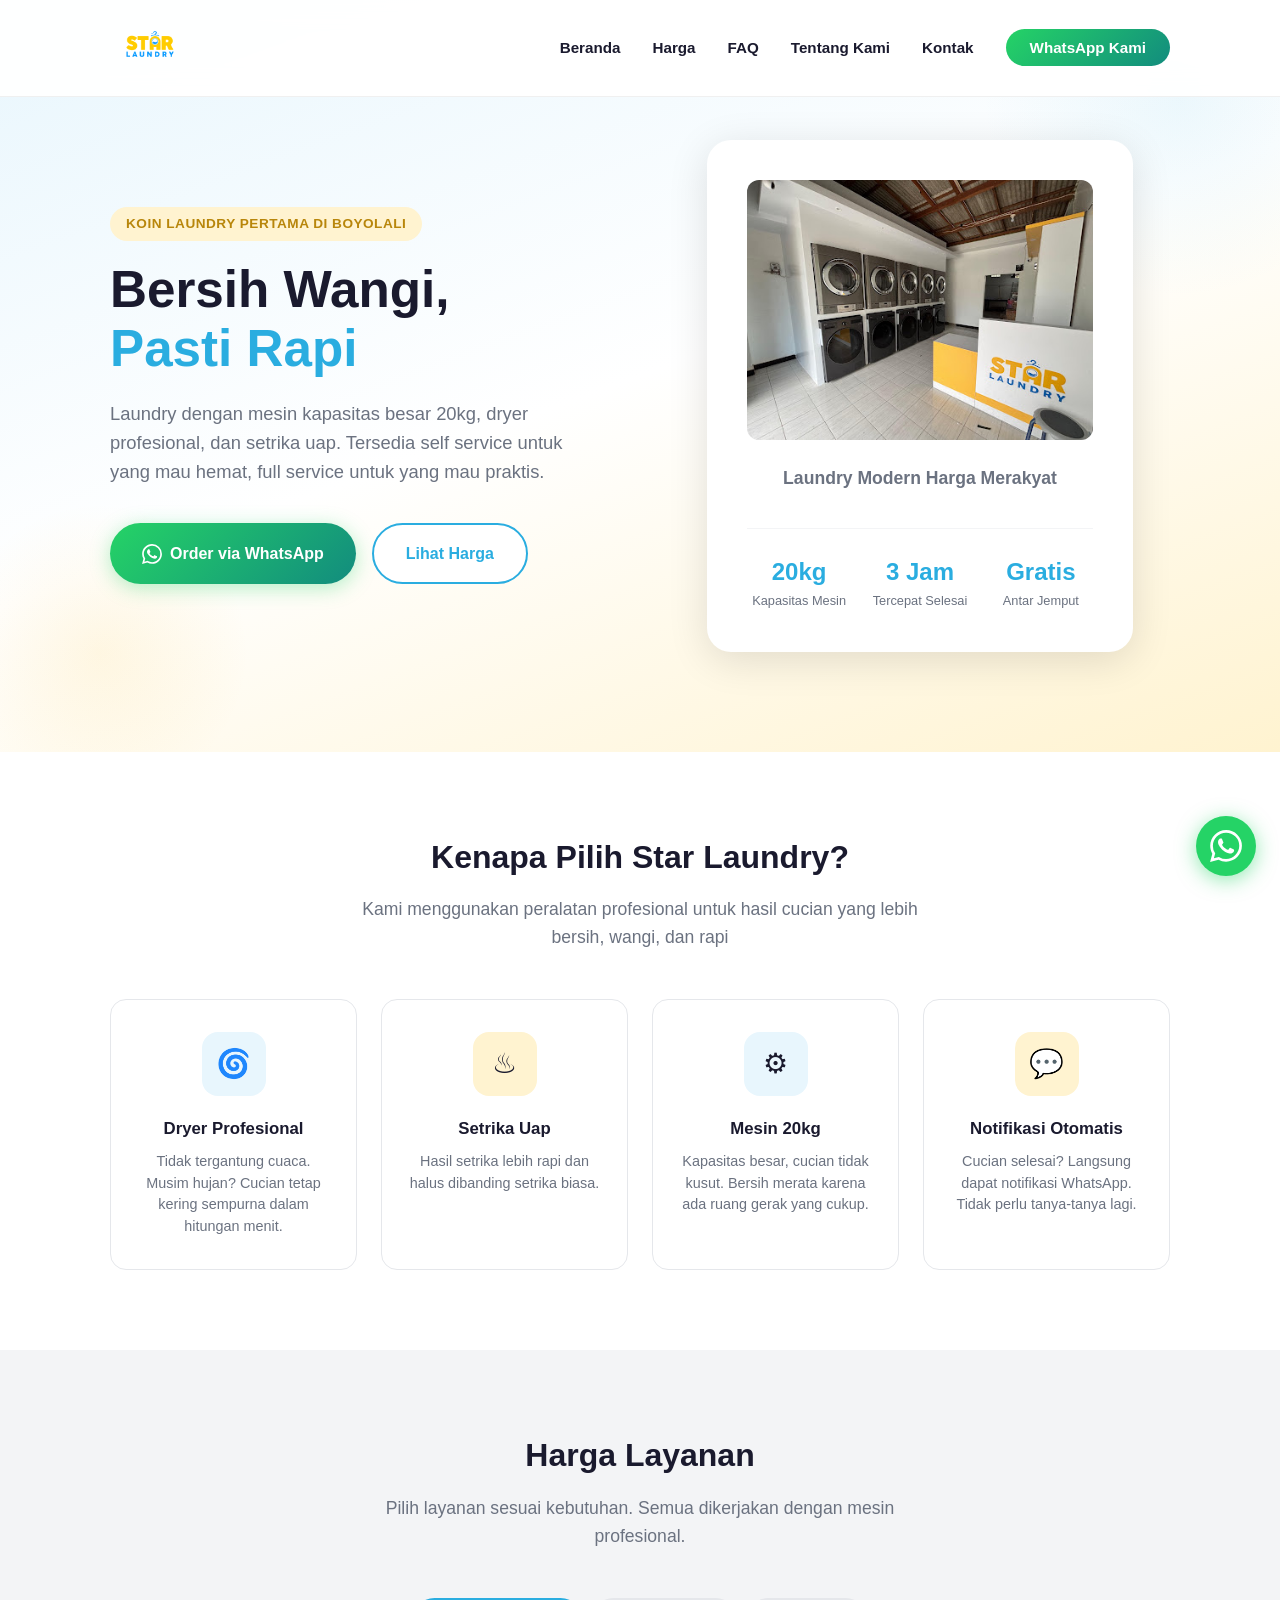
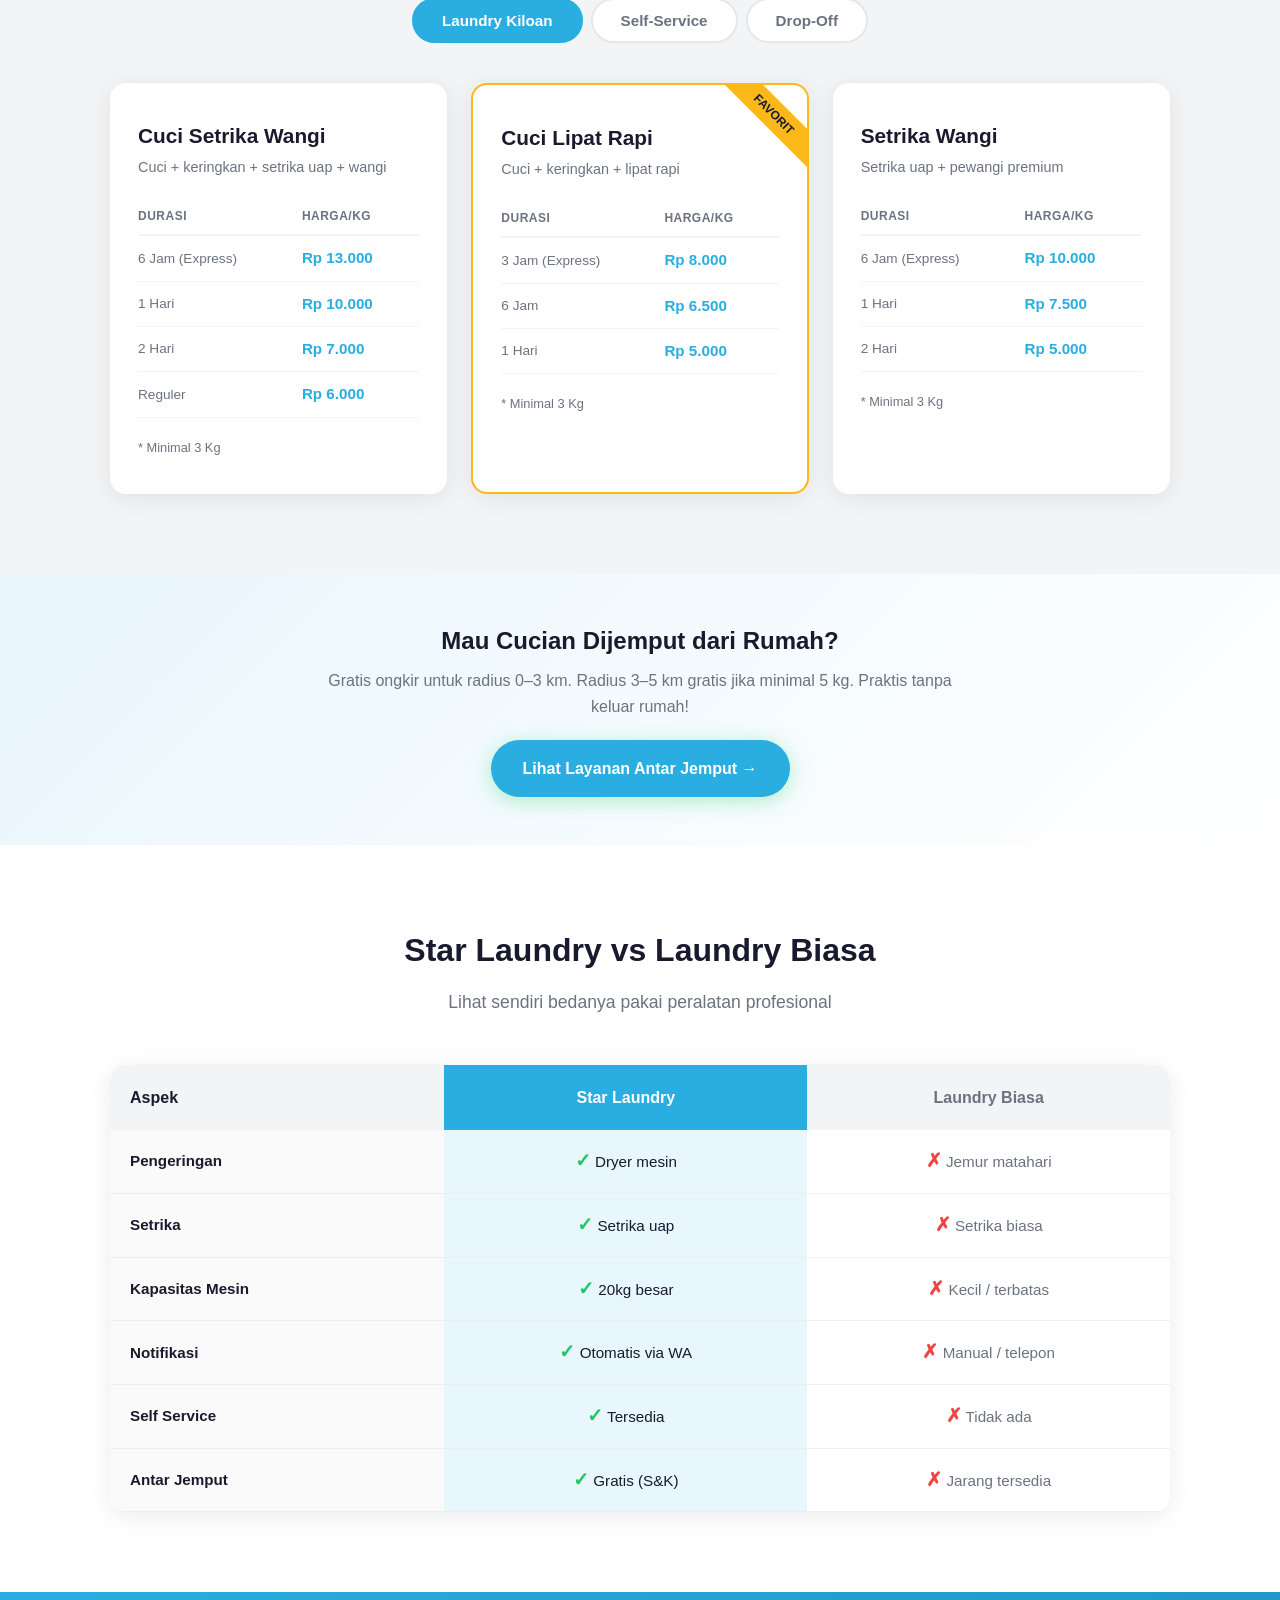
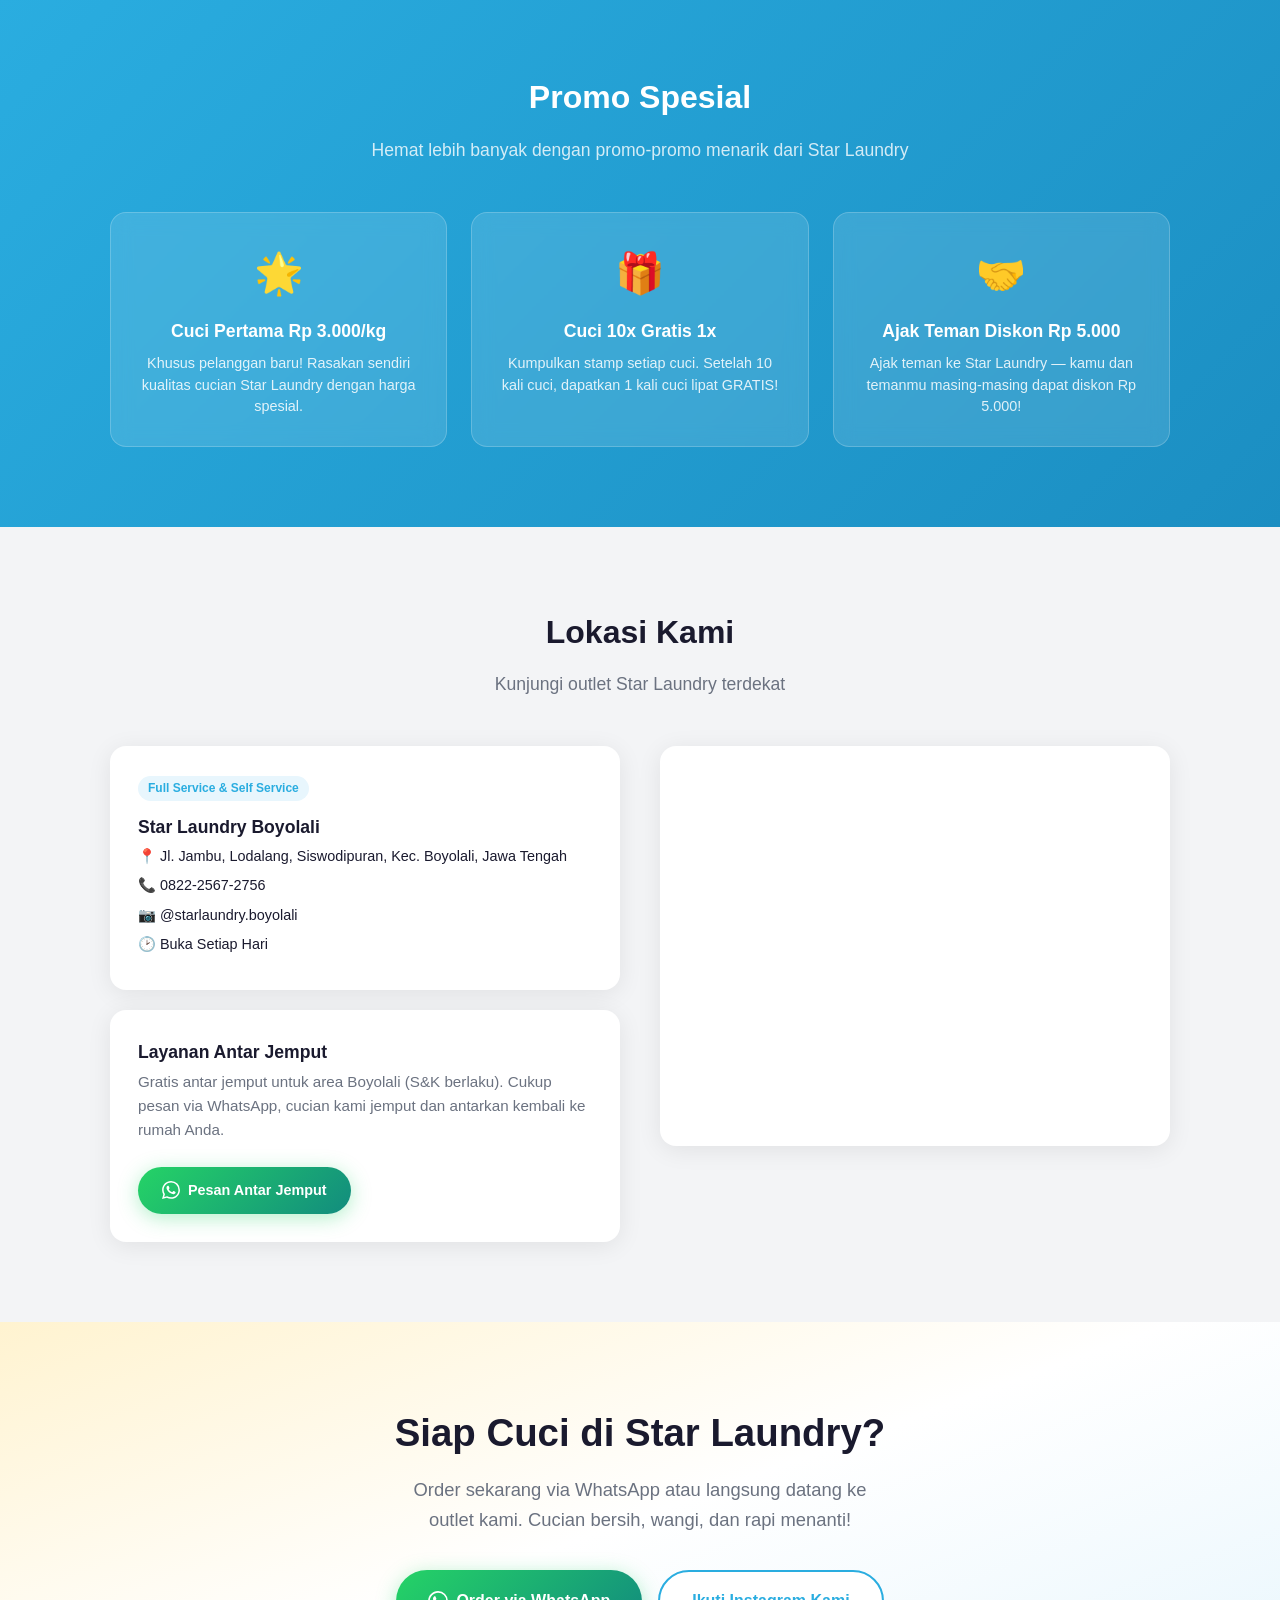
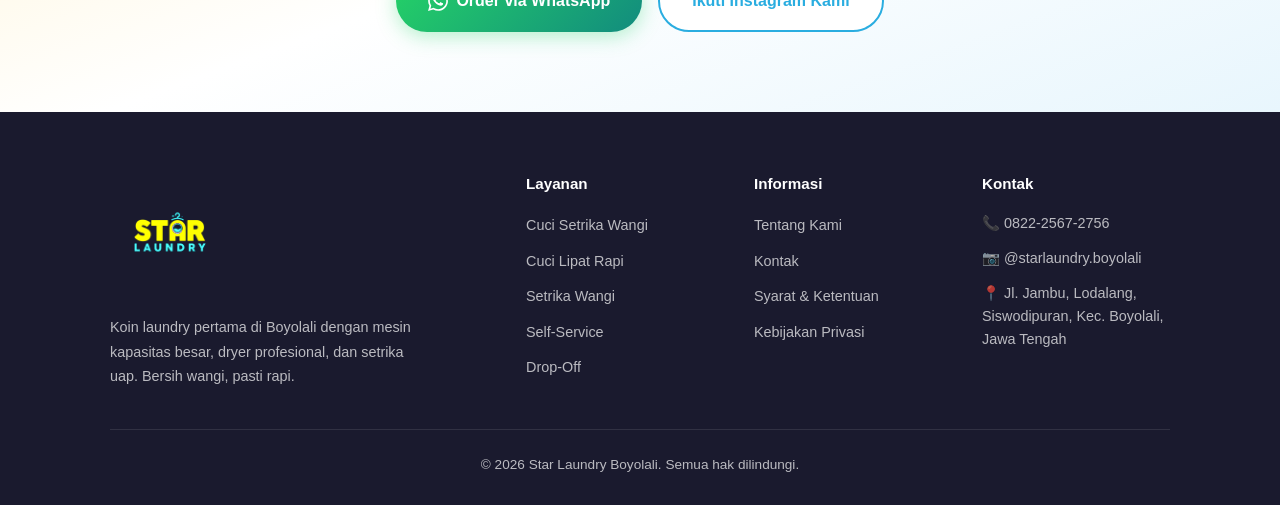
==== commit fdbc9b93: "Add antar jemput banner section on homepage between pricing and comparison sections. Co-Authored-By:" ====
--- a/index.html
+++ b/index.html
@@ -293,6 +293,15 @@
     </div>
 </section>
 
+<!-- Antar Jemput Banner -->
+<section style="padding: 48px 0; background: linear-gradient(135deg, var(--blue-light) 0%, var(--white) 100%);">
+    <div class="container" style="text-align: center; max-width: 700px;">
+        <h2 style="font-size: 1.5rem; font-weight: 800; margin-bottom: 8px;">Mau Cucian Dijemput dari Rumah?</h2>
+        <p style="color: var(--gray); font-size: 1rem; margin-bottom: 20px;">Gratis ongkir untuk radius 0–3 km. Radius 3–5 km gratis jika minimal 5 kg. Praktis tanpa keluar rumah!</p>
+        <a href="antar-jemput.html" class="btn btn-wa" style="background: var(--blue);">Lihat Layanan Antar Jemput &rarr;</a>
+    </div>
+</section>
+
 <!-- Why Us / Comparison -->
 <section class="why-us" id="keunggulan">
     <div class="container">
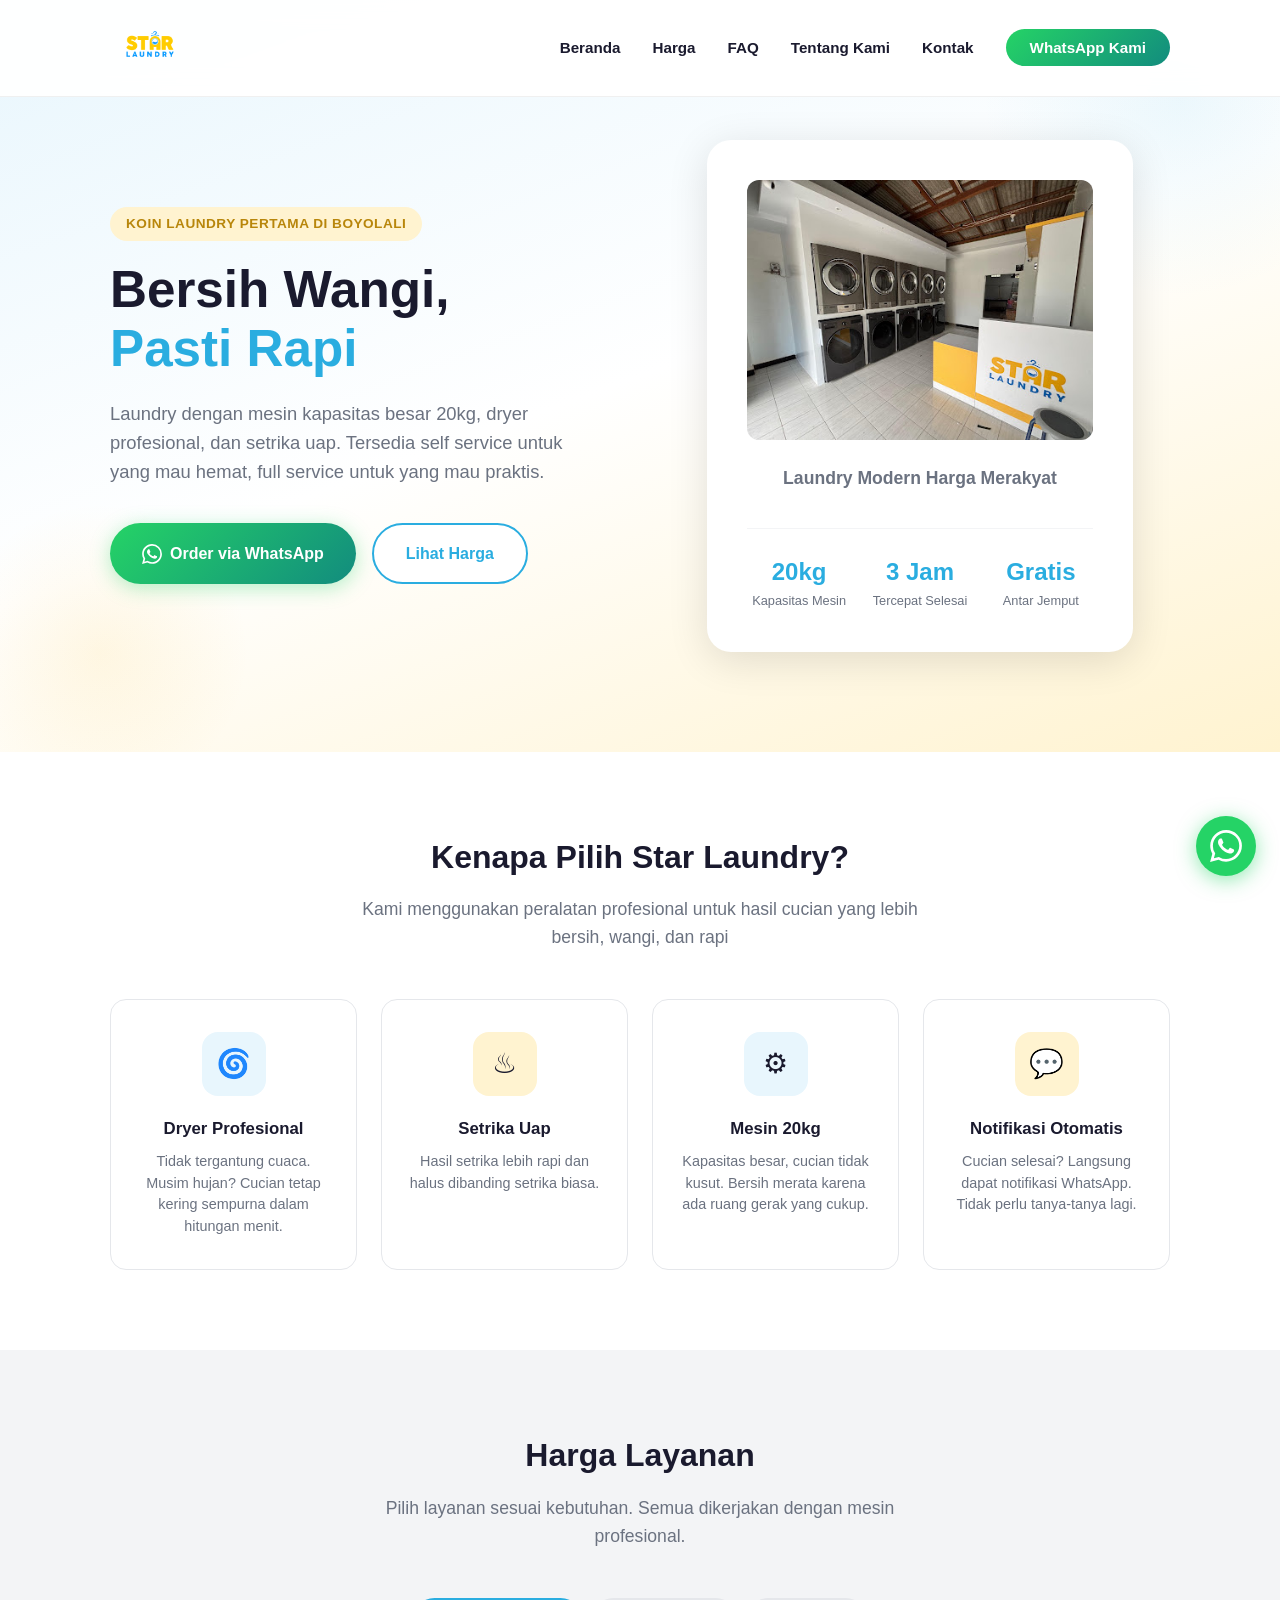
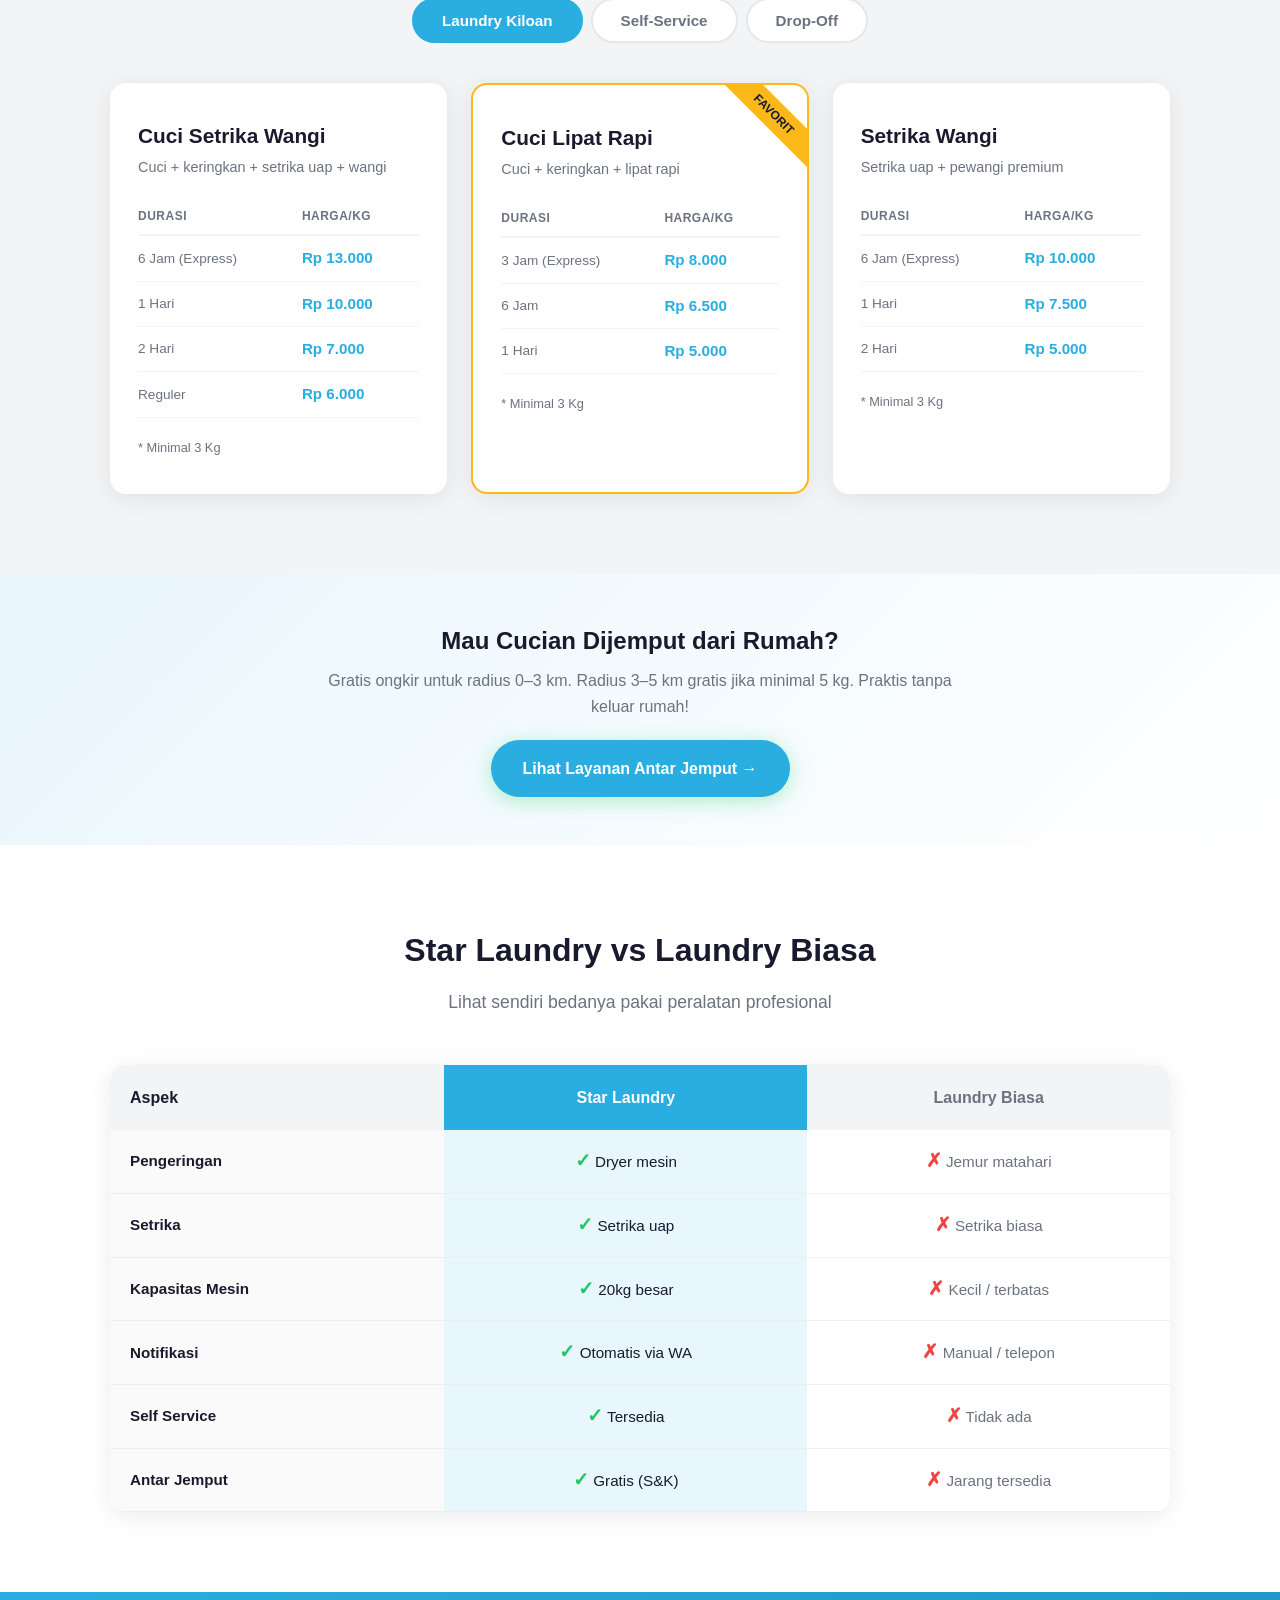
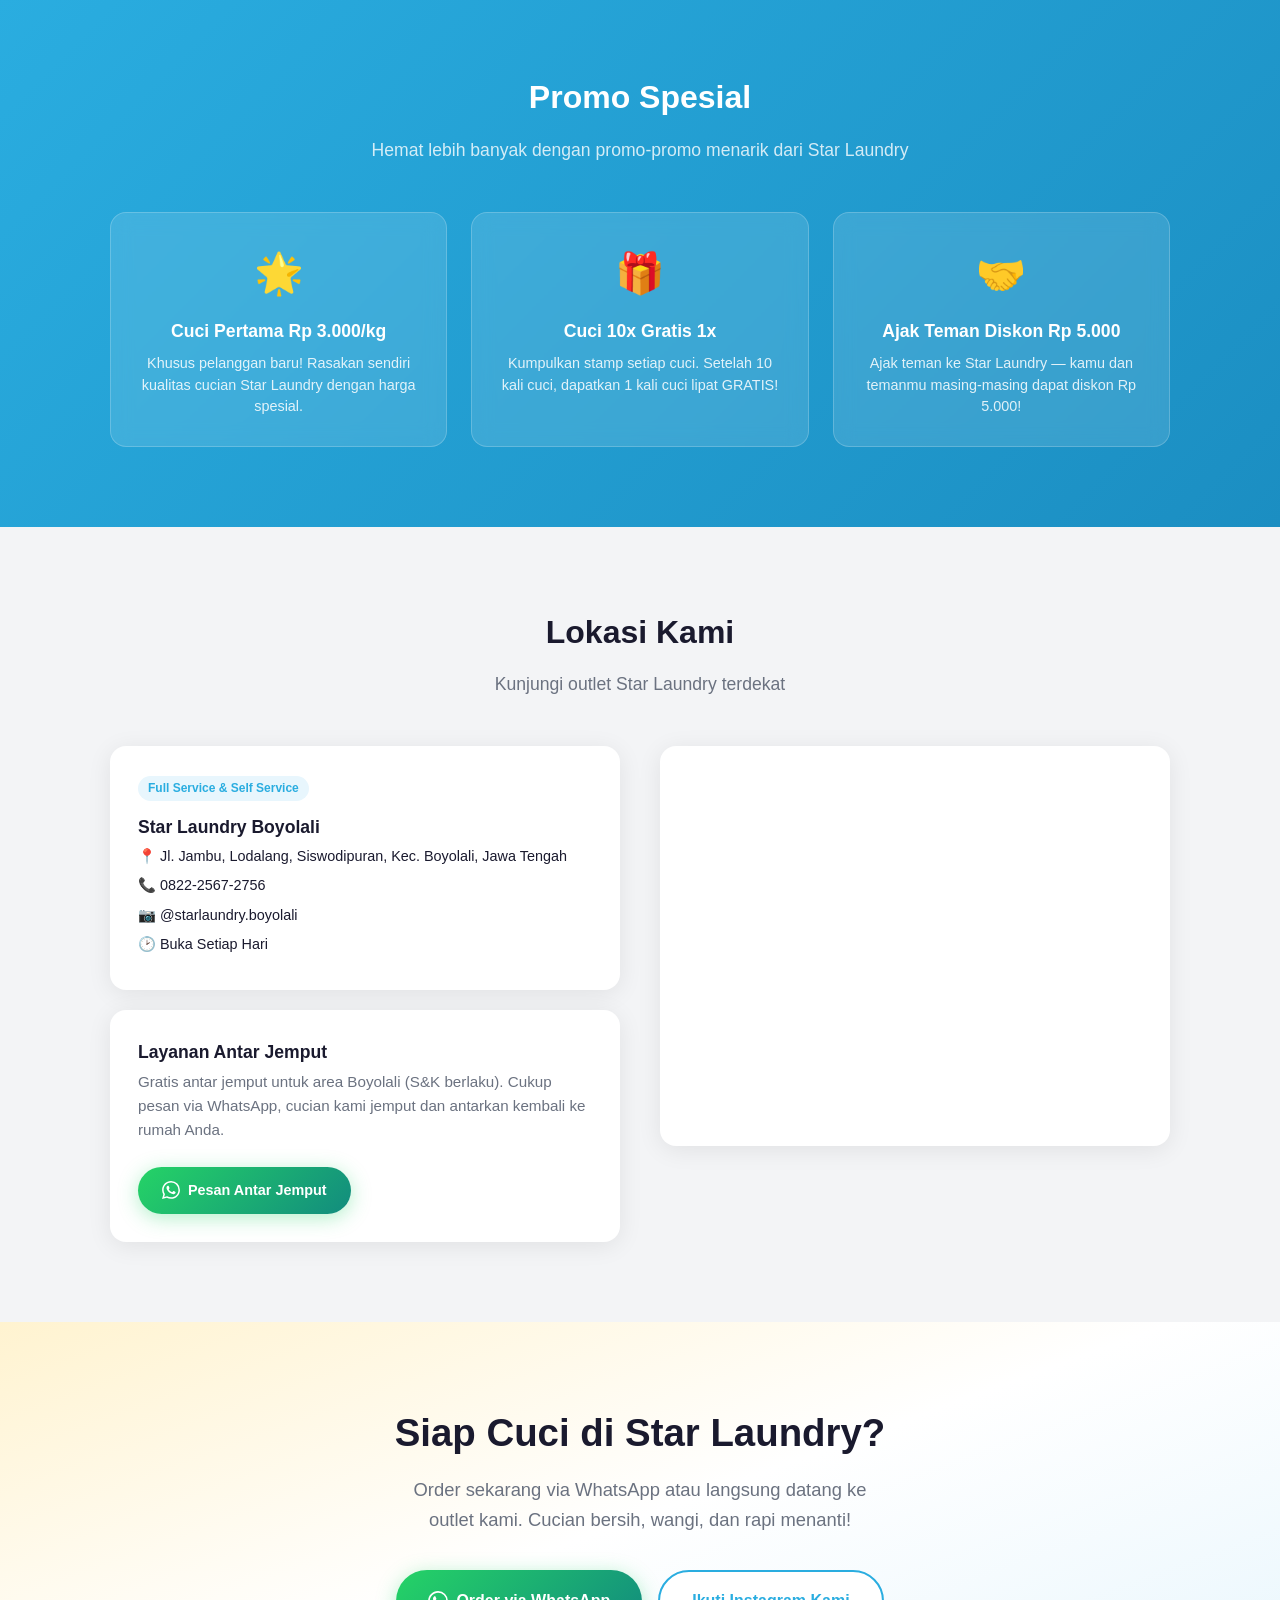
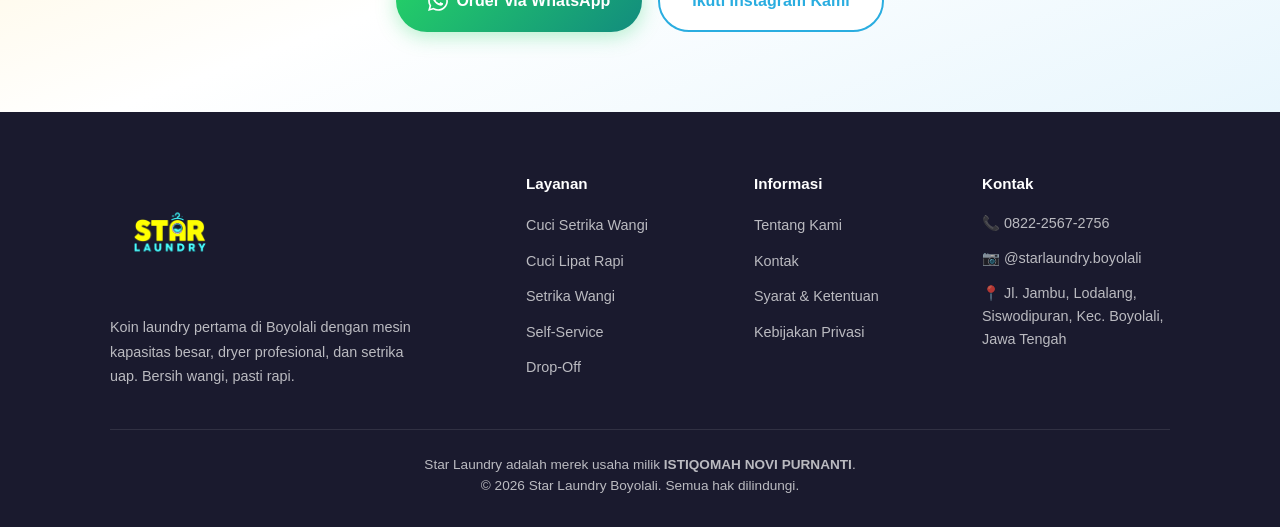
==== commit f46bfac7: "Add legal business name ISTIQOMAH NOVI PURNANTI to footer on all pages For business verification: we" ====
--- a/index.html
+++ b/index.html
@@ -2,28 +2,30 @@
 <html lang="id">
 <head>
     <!-- Google Analytics -->
-    <script async src="https://www.googletagmanager.com/gtag/js?id=G-H75Q4BCDFE"></script>
+    <script async src="https://www.googletagmanager.com/gtag/js?id=G-BZHKHWPQQ2"></script>
     <script>
       window.dataLayer = window.dataLayer || [];
       function gtag(){dataLayer.push(arguments);}
       gtag('js', new Date());
-      gtag('config', 'G-H75Q4BCDFE');
+      gtag('config', 'G-BZHKHWPQQ2');
     </script>
     <meta charset="UTF-8">
     <meta name="viewport" content="width=device-width, initial-scale=1.0">
-    <title>Star Laundry Boyolali — Bersih Wangi, Pasti Rapi</title>
-    <meta name="description" content="Star Laundry Boyolali - Laundry modern dengan mesin kapasitas besar, dryer profesional, dan setrika uap. Self service & full service tersedia. Antar jemput GRATIS!">
+    <meta name="facebook-domain-verification" content="5jkkccxlnduociiaewu7rvxol54zql" />
+    <title>Star Laundry Boyolali | Koin Laundry, Laundry Kiloan & Antar Jemput Gratis</title>
+    <meta name="description" content="Koin laundry & laundry kiloan terbaik di Boyolali. Self-service mulai Rp 10.000/7kg, cuci setrika Rp 6.000/kg, express 3 jam, antar jemput GRATIS. Mesin 20kg, dryer profesional. Buka setiap hari.">
+    <meta name="keywords" content="koin laundry Boyolali, laundry Boyolali, laundry kiloan Boyolali, laundry express Boyolali, laundry antar jemput Boyolali, self service laundry Boyolali, coin laundry Boyolali, Star Laundry">
     <link rel="icon" type="image/png" href="logo.png">
     <link rel="canonical" href="https://starlaundry-byl.com/">
-    <meta property="og:title" content="Star Laundry Boyolali — Bersih Wangi, Pasti Rapi">
-    <meta property="og:description" content="Laundry modern dengan dryer profesional & setrika uap. Self service mulai 10rb/7kg. Antar jemput GRATIS!">
+    <meta property="og:title" content="Star Laundry Boyolali | Koin Laundry, Laundry Kiloan & Antar Jemput Gratis">
+    <meta property="og:description" content="Koin laundry & laundry kiloan terbaik di Boyolali. Self-service mulai Rp 10.000/7kg, cuci setrika Rp 6.000/kg, express 3 jam, antar jemput GRATIS.">
     <meta property="og:image" content="https://starlaundry-byl.com/logo.png">
     <meta property="og:url" content="https://starlaundry-byl.com/">
     <meta property="og:type" content="website">
     <meta property="og:locale" content="id_ID">
     <meta name="twitter:card" content="summary_large_image">
-    <meta name="twitter:title" content="Star Laundry Boyolali — Bersih Wangi, Pasti Rapi">
-    <meta name="twitter:description" content="Laundry modern dengan dryer profesional & setrika uap. Self service mulai 10rb/7kg. Antar jemput GRATIS!">
+    <meta name="twitter:title" content="Star Laundry Boyolali | Koin Laundry, Laundry Kiloan & Antar Jemput Gratis">
+    <meta name="twitter:description" content="Koin laundry & laundry kiloan terbaik di Boyolali. Self-service mulai Rp 10.000/7kg, cuci setrika Rp 6.000/kg, express 3 jam, antar jemput GRATIS.">
     <meta name="twitter:image" content="https://starlaundry-byl.com/logo.png">
     <script type="application/ld+json">
     {
@@ -56,6 +58,16 @@
           "closes": "21:00"
         }
       ],
+      "areaServed": {
+        "@type": "City",
+        "name": "Boyolali",
+        "containedInPlace": {
+          "@type": "State",
+          "name": "Jawa Tengah"
+        }
+      },
+      "paymentAccepted": "Cash, Bank Transfer, QRIS",
+      "currenciesAccepted": "IDR",
       "sameAs": [
         "https://instagram.com/starlaundry.boyolali",
         "https://maps.app.goo.gl/DT1r8SS3QcZHC6qx8"
@@ -78,6 +90,21 @@
             "@type": "Offer",
             "itemOffered": { "@type": "Service", "name": "Self-Service Laundry" },
             "priceSpecification": { "@type": "PriceSpecification", "price": "10000", "priceCurrency": "IDR", "unitText": "per 7kg" }
+          },
+          {
+            "@type": "Offer",
+            "itemOffered": { "@type": "Service", "name": "Setrika Wangi" },
+            "priceSpecification": { "@type": "PriceSpecification", "price": "5000", "priceCurrency": "IDR", "unitText": "per kg" }
+          },
+          {
+            "@type": "Offer",
+            "itemOffered": { "@type": "Service", "name": "Express Laundry 3 Jam" },
+            "priceSpecification": { "@type": "PriceSpecification", "price": "8000", "priceCurrency": "IDR", "unitText": "per kg" }
+          },
+          {
+            "@type": "Offer",
+            "itemOffered": { "@type": "Service", "name": "Antar Jemput Laundry Gratis" },
+            "description": "Gratis ongkir radius 0-3 km, radius 3-5 km gratis minimal 5 kg"
           }
         ]
       }
@@ -469,6 +496,7 @@
             </div>
         </div>
         <div class="footer-bottom">
+            Star Laundry adalah merek usaha milik <strong>ISTIQOMAH NOVI PURNANTI</strong>.<br>
             &copy; 2026 Star Laundry Boyolali. Semua hak dilindungi.
         </div>
     </div>
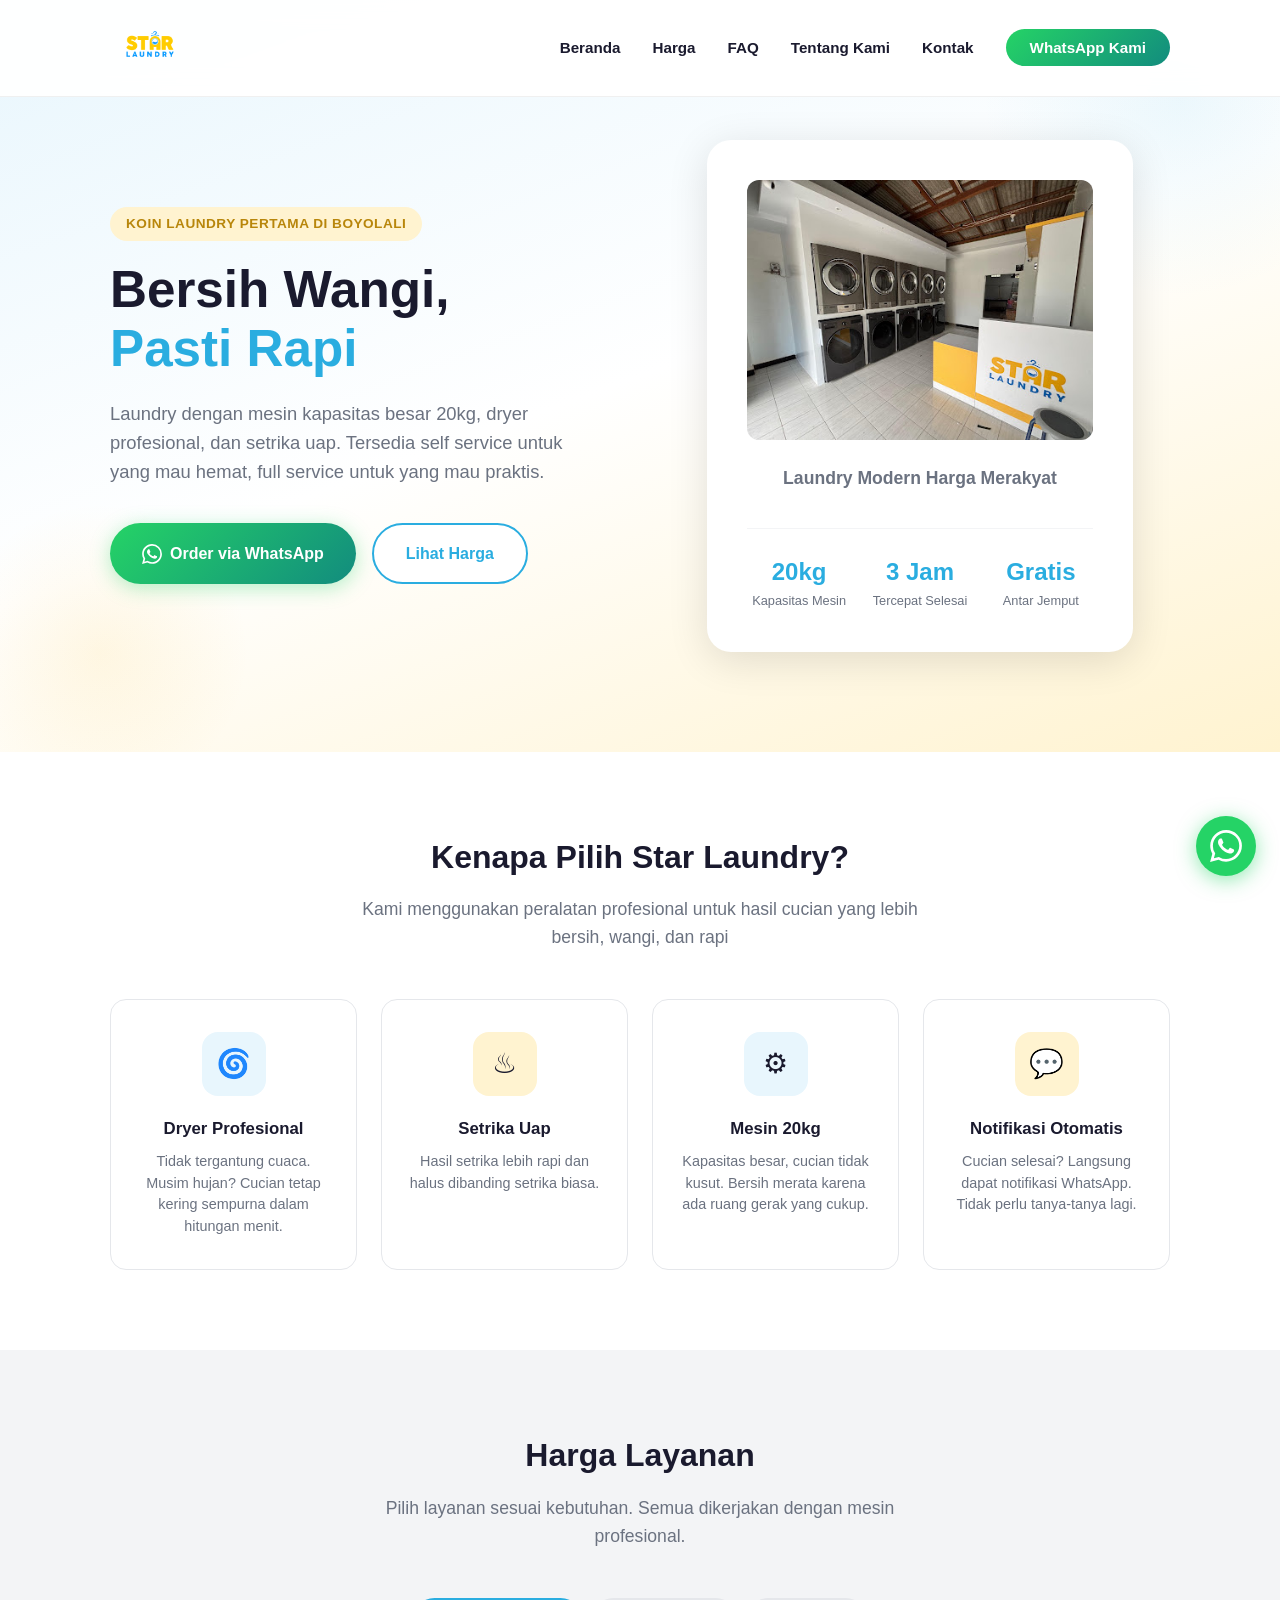
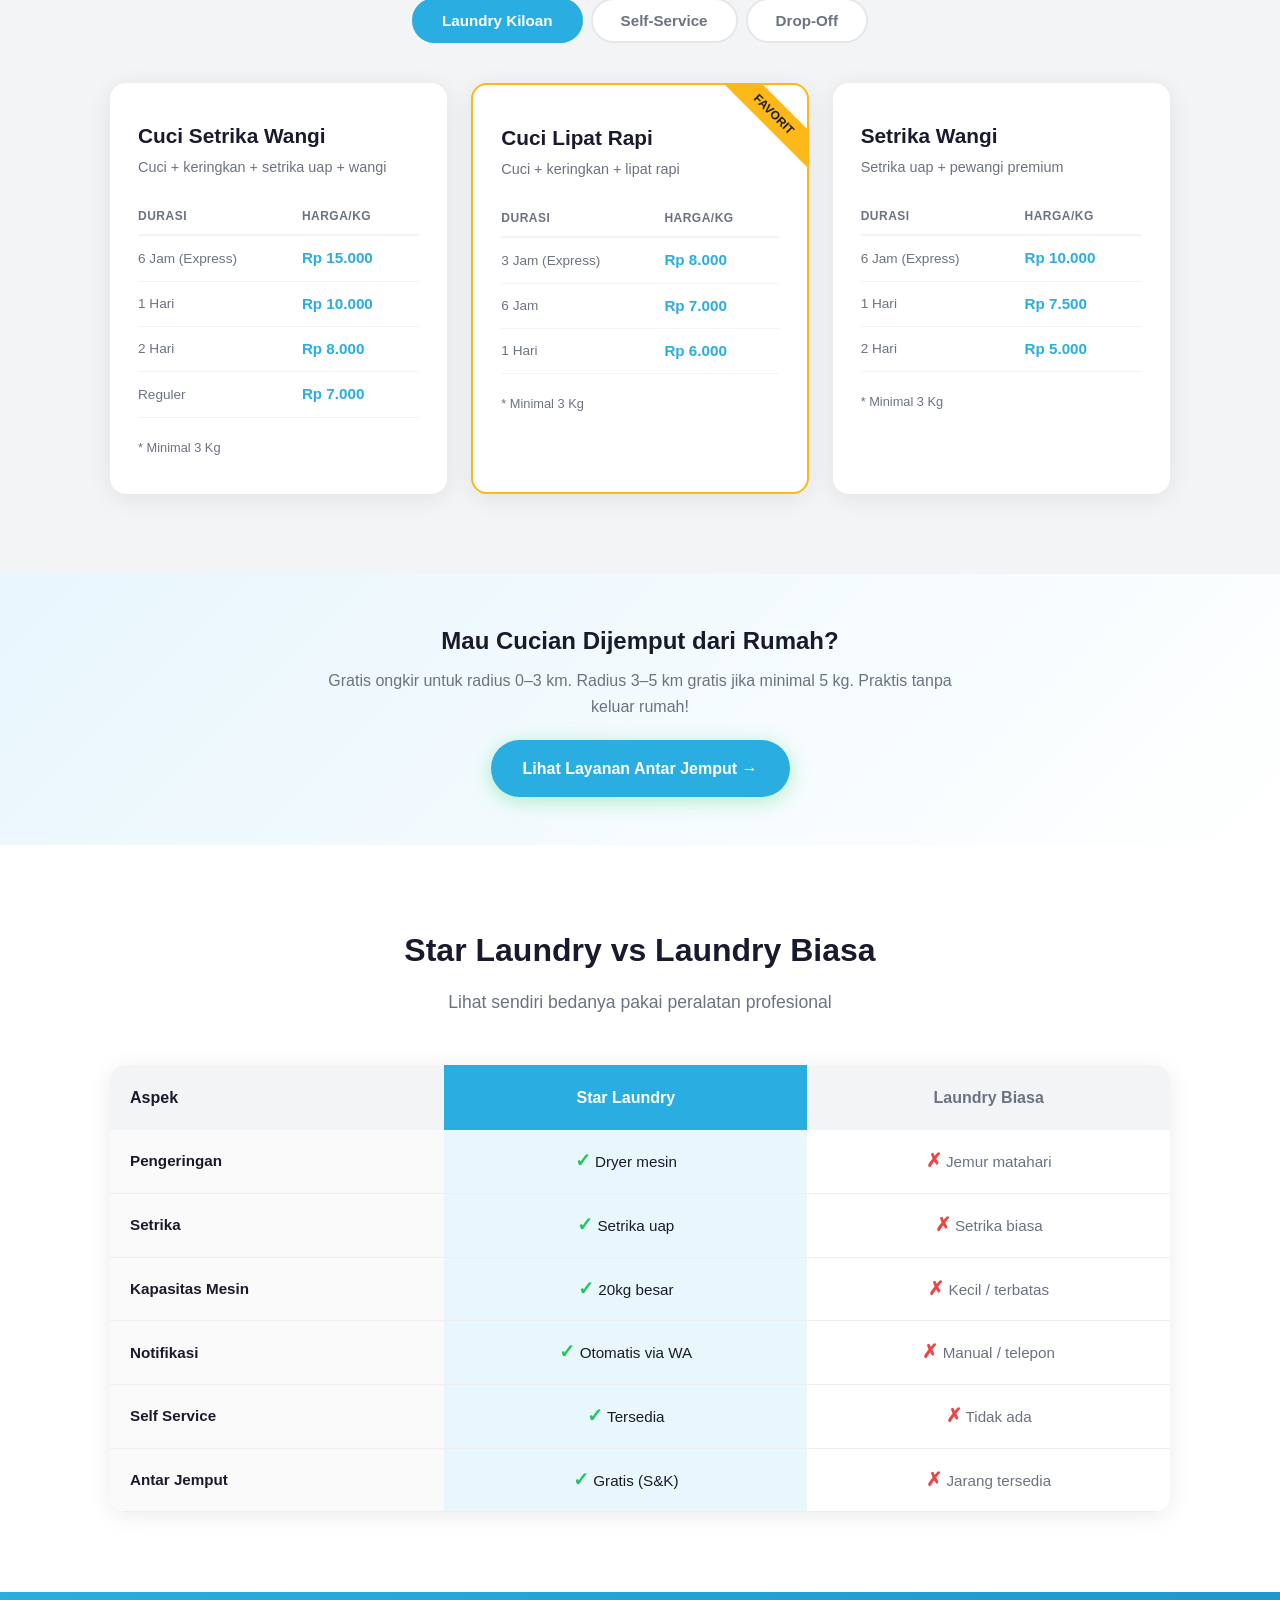
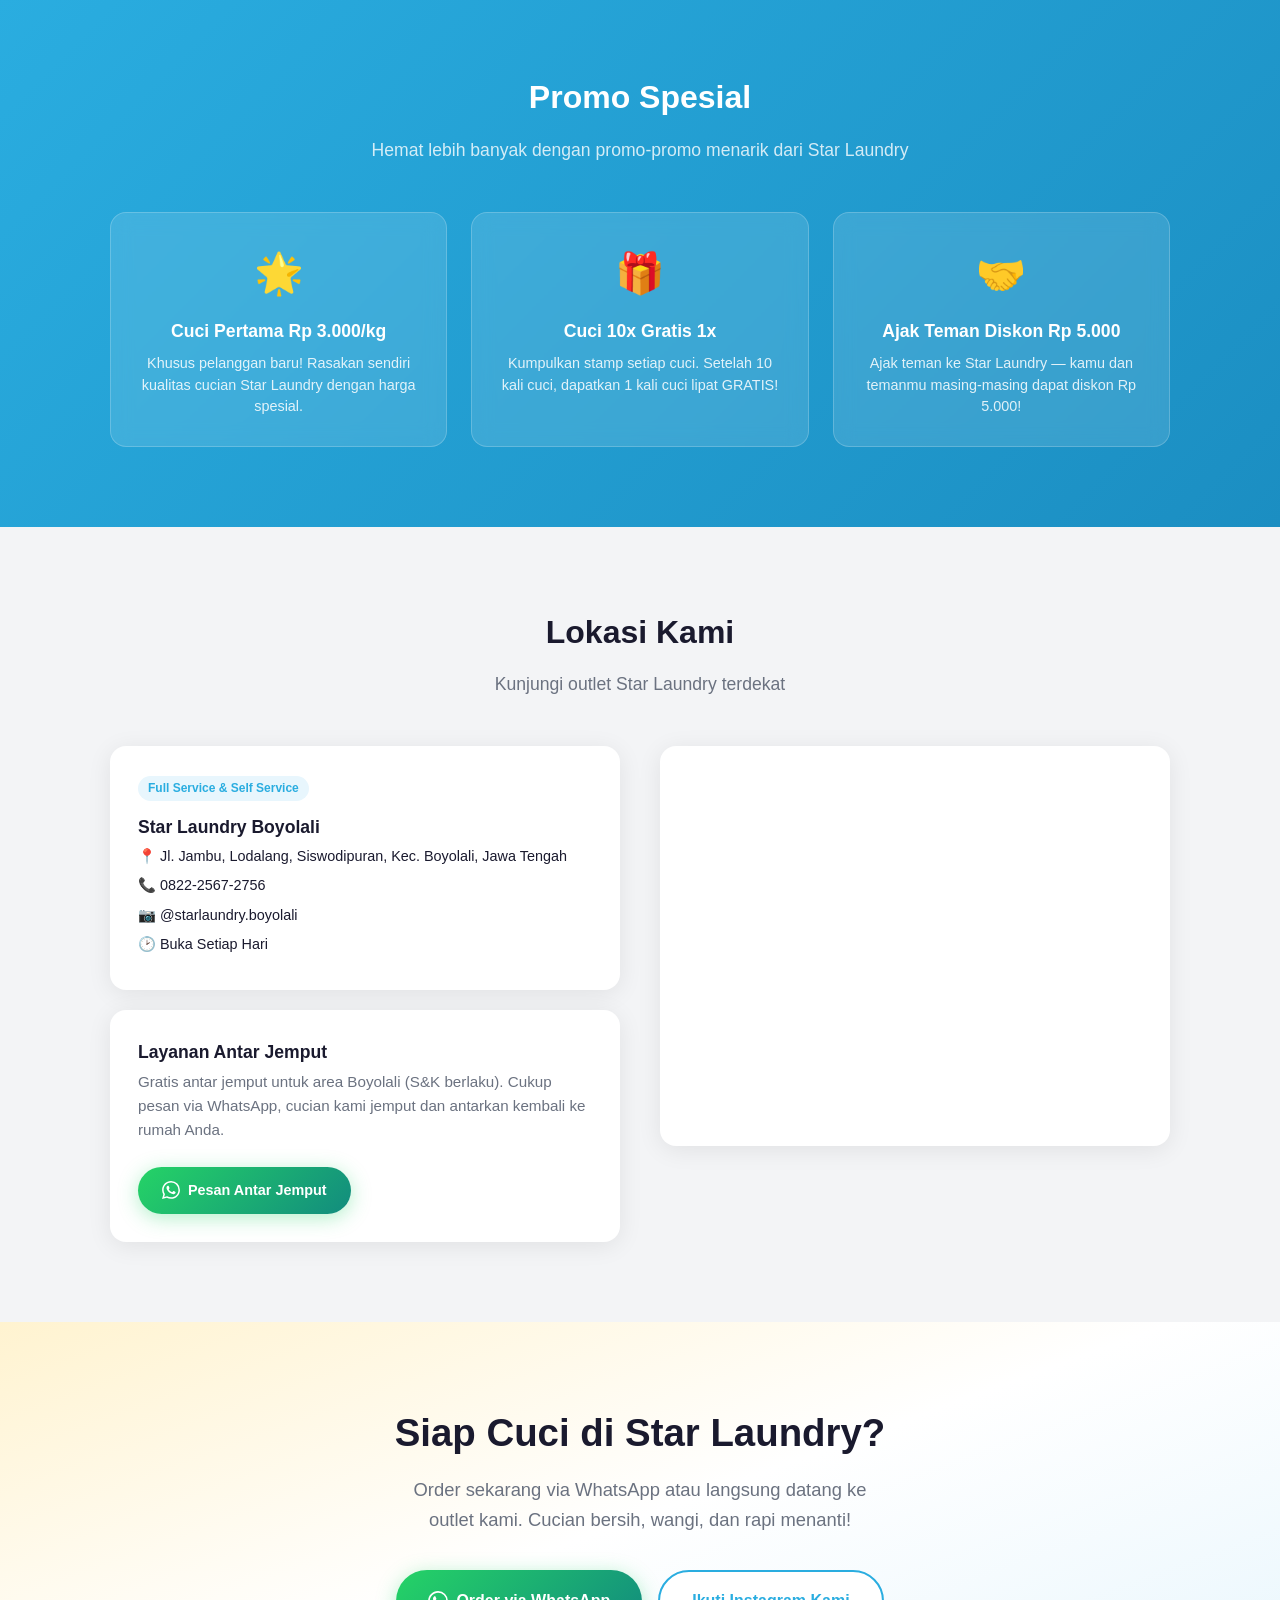
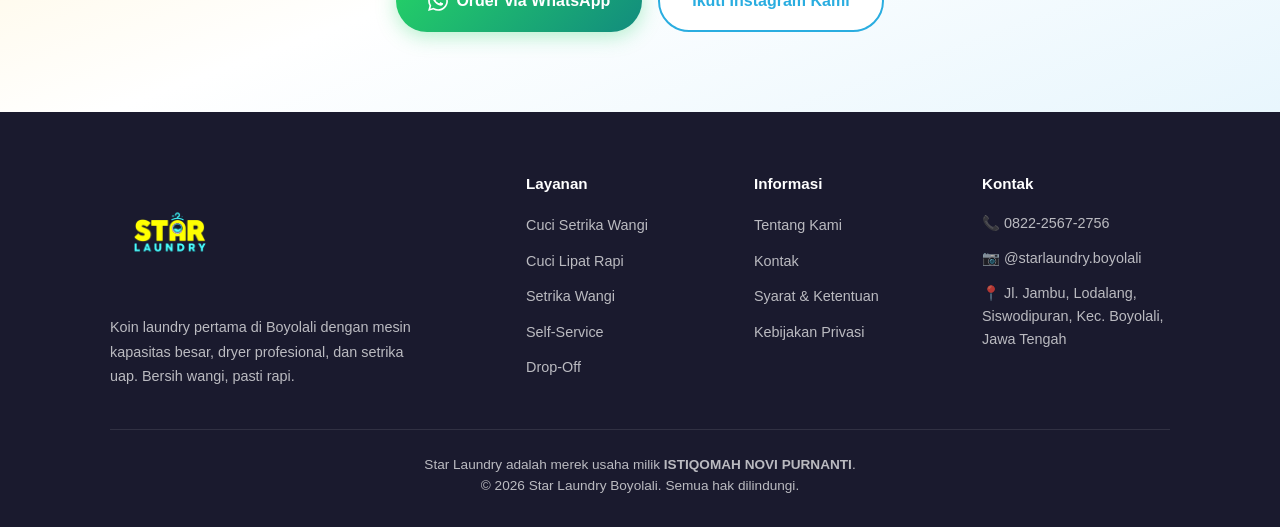
==== commit 51b17f5d: "Update price list per latest Pulisen 2026 pricing sheet - Cuci Setrika Wangi: 6jam 13rb→15rb, 2hari " ====
--- a/index.html
+++ b/index.html
@@ -13,19 +13,19 @@
     <meta name="viewport" content="width=device-width, initial-scale=1.0">
     <meta name="facebook-domain-verification" content="5jkkccxlnduociiaewu7rvxol54zql" />
     <title>Star Laundry Boyolali | Koin Laundry, Laundry Kiloan & Antar Jemput Gratis</title>
-    <meta name="description" content="Koin laundry & laundry kiloan terbaik di Boyolali. Self-service mulai Rp 10.000/7kg, cuci setrika Rp 6.000/kg, express 3 jam, antar jemput GRATIS. Mesin 20kg, dryer profesional. Buka setiap hari.">
+    <meta name="description" content="Koin laundry & laundry kiloan terbaik di Boyolali. Self-service mulai Rp 10.000/7kg, cuci setrika Rp 7.000/kg, express 3 jam, antar jemput GRATIS. Mesin 20kg, dryer profesional. Buka setiap hari.">
     <meta name="keywords" content="koin laundry Boyolali, laundry Boyolali, laundry kiloan Boyolali, laundry express Boyolali, laundry antar jemput Boyolali, self service laundry Boyolali, coin laundry Boyolali, Star Laundry">
-    <link rel="icon" type="image/png" href="logo.png">
+    <link rel="icon" type="image/png" href="static/images/logo.png">
     <link rel="canonical" href="https://starlaundry-byl.com/">
     <meta property="og:title" content="Star Laundry Boyolali | Koin Laundry, Laundry Kiloan & Antar Jemput Gratis">
-    <meta property="og:description" content="Koin laundry & laundry kiloan terbaik di Boyolali. Self-service mulai Rp 10.000/7kg, cuci setrika Rp 6.000/kg, express 3 jam, antar jemput GRATIS.">
+    <meta property="og:description" content="Koin laundry & laundry kiloan terbaik di Boyolali. Self-service mulai Rp 10.000/7kg, cuci setrika Rp 7.000/kg, express 3 jam, antar jemput GRATIS.">
     <meta property="og:image" content="https://starlaundry-byl.com/logo.png">
     <meta property="og:url" content="https://starlaundry-byl.com/">
     <meta property="og:type" content="website">
     <meta property="og:locale" content="id_ID">
     <meta name="twitter:card" content="summary_large_image">
     <meta name="twitter:title" content="Star Laundry Boyolali | Koin Laundry, Laundry Kiloan & Antar Jemput Gratis">
-    <meta name="twitter:description" content="Koin laundry & laundry kiloan terbaik di Boyolali. Self-service mulai Rp 10.000/7kg, cuci setrika Rp 6.000/kg, express 3 jam, antar jemput GRATIS.">
+    <meta name="twitter:description" content="Koin laundry & laundry kiloan terbaik di Boyolali. Self-service mulai Rp 10.000/7kg, cuci setrika Rp 7.000/kg, express 3 jam, antar jemput GRATIS.">
     <meta name="twitter:image" content="https://starlaundry-byl.com/logo.png">
     <script type="application/ld+json">
     {
@@ -35,7 +35,7 @@
       "url": "https://starlaundry-byl.com",
       "telephone": "+6282225672756",
       "image": "https://starlaundry-byl.com/logo.png",
-      "priceRange": "Rp 5.000 - Rp 13.000/kg",
+      "priceRange": "Rp 5.000 - Rp 15.000/kg",
       "description": "Koin laundry pertama di Boyolali dengan mesin kapasitas besar 20kg, dryer profesional, dan setrika uap. Tersedia self service dan full service.",
       "address": {
         "@type": "PostalAddress",
@@ -79,12 +79,12 @@
           {
             "@type": "Offer",
             "itemOffered": { "@type": "Service", "name": "Cuci Setrika Wangi" },
-            "priceSpecification": { "@type": "PriceSpecification", "price": "6000", "priceCurrency": "IDR", "unitText": "per kg" }
+            "priceSpecification": { "@type": "PriceSpecification", "price": "7000", "priceCurrency": "IDR", "unitText": "per kg" }
           },
           {
             "@type": "Offer",
             "itemOffered": { "@type": "Service", "name": "Cuci Lipat Rapi" },
-            "priceSpecification": { "@type": "PriceSpecification", "price": "5000", "priceCurrency": "IDR", "unitText": "per kg" }
+            "priceSpecification": { "@type": "PriceSpecification", "price": "6000", "priceCurrency": "IDR", "unitText": "per kg" }
           },
           {
             "@type": "Offer",
@@ -111,15 +111,15 @@
     }
     </script>
     <link rel="alternate" hreflang="id" href="https://starlaundry-byl.com/">
-    <link rel="preload" as="image" href="logo.png">
-    <link rel="stylesheet" href="styles.css">
+    <link rel="preload" as="image" href="static/images/logo.png">
+    <link rel="stylesheet" href="static/css/styles.css">
 </head>
 <body>
 
 <!-- Navbar -->
 <nav id="navbar">
     <div class="container nav-inner">
-        <a href="index.html"><img src="logo.png" alt="Star Laundry" class="nav-logo"></a>
+        <a href="index.html"><img src="static/images/logo.png" alt="Star Laundry" class="nav-logo"></a>
         <ul class="nav-links" id="navLinks">
             <li><a href="index.html">Beranda</a></li>
             <li><a href="harga.html">Harga</a></li>
@@ -151,7 +151,7 @@
         </div>
         <div class="hero-visual">
             <div class="hero-card">
-                <img src="mesin.jpg" alt="Foto Mesin Logo">
+                <img src="static/images/mesin.jpg" alt="Foto Mesin Logo">
                 <p>Laundry Modern Harga Merakyat</p>
                 <div class="hero-stats">
                     <div>
@@ -223,10 +223,10 @@
                     <table class="price-table">
                         <thead><tr><th>Durasi</th><th>Harga/kg</th></tr></thead>
                         <tbody>
-                            <tr><td class="duration">6 Jam (Express)</td><td class="price-val">Rp 13.000</td></tr>
+                            <tr><td class="duration">6 Jam (Express)</td><td class="price-val">Rp 15.000</td></tr>
                             <tr><td class="duration">1 Hari</td><td class="price-val">Rp 10.000</td></tr>
-                            <tr><td class="duration">2 Hari</td><td class="price-val">Rp 7.000</td></tr>
-                            <tr><td class="duration">Reguler</td><td class="price-val">Rp 6.000</td></tr>
+                            <tr><td class="duration">2 Hari</td><td class="price-val">Rp 8.000</td></tr>
+                            <tr><td class="duration">Reguler</td><td class="price-val">Rp 7.000</td></tr>
                         </tbody>
                     </table>
                     <div class="price-note">* Minimal 3 Kg</div>
@@ -239,8 +239,8 @@
                         <thead><tr><th>Durasi</th><th>Harga/kg</th></tr></thead>
                         <tbody>
                             <tr><td class="duration">3 Jam (Express)</td><td class="price-val">Rp 8.000</td></tr>
-                            <tr><td class="duration">6 Jam</td><td class="price-val">Rp 6.500</td></tr>
-                            <tr><td class="duration">1 Hari</td><td class="price-val">Rp 5.000</td></tr>
+                            <tr><td class="duration">6 Jam</td><td class="price-val">Rp 7.000</td></tr>
+                            <tr><td class="duration">1 Hari</td><td class="price-val">Rp 6.000</td></tr>
                         </tbody>
                     </table>
                     <div class="price-note">* Minimal 3 Kg</div>
@@ -270,7 +270,7 @@
                     <table class="price-table">
                         <thead><tr><th>Kapasitas</th><th>Harga</th><th>Durasi</th></tr></thead>
                         <tbody>
-                            <tr><td>Maks. 7 Kg</td><td class="price-val">Rp 10.000</td><td class="duration">40 menit</td></tr>
+                            <tr><td>Maks. 7 Kg</td><td class="price-val">Rp 10.000</td><td class="duration">30 menit</td></tr>
                         </tbody>
                     </table>
                     <div class="price-note">* Tidak termasuk deterjen dan plastik</div>
@@ -298,10 +298,10 @@
                     <table class="price-table">
                         <thead><tr><th>Kapasitas</th><th>Harga</th><th>Durasi</th></tr></thead>
                         <tbody>
-                            <tr><td>Maks. 7 Kg</td><td class="price-val">Rp 12.500</td><td class="duration">40 menit**</td></tr>
-                        </tbody>
-                    </table>
-                    <div class="price-note">** Drop-off sesuai antrian mesin</div>
+                            <tr><td>Maks. 7 Kg</td><td class="price-val">Rp 12.500</td><td class="duration">30 menit**</td></tr>
+                        </tbody>
+                    </table>
+                    <div class="price-note">** Drop-off tanpa lipat sesuai antrian mesin</div>
                 </div>
                 <div class="price-card">
                     <h3>Kering Saja</h3>
@@ -312,7 +312,7 @@
                             <tr><td>Maks. 7 Kg</td><td class="price-val">Rp 12.500</td><td class="duration">40 menit**</td></tr>
                         </tbody>
                     </table>
-                    <div class="price-note">** Drop-off sesuai antrian mesin</div>
+                    <div class="price-note">** Drop-off tanpa lipat sesuai antrian mesin</div>
                 </div>
             </div>
             <p style="text-align:center; margin-top:16px; font-size:0.85rem; font-weight:700; color:var(--dark);">Catatan: Drop-off tidak termasuk lipat dan setrika.</p>
@@ -464,7 +464,7 @@
     <div class="container">
         <div class="footer-grid">
             <div class="footer-brand">
-                <img src="logo.png" alt="Star Laundry">
+                <img src="static/images/logo.png" alt="Star Laundry">
                 <p>Koin laundry pertama di Boyolali dengan mesin kapasitas besar, dryer profesional, dan setrika uap. Bersih wangi, pasti rapi.</p>
             </div>
             <div>
@@ -521,7 +521,7 @@
         event.target.classList.add('active');
     }
 </script>
-<script src="main.js"></script>
+<script src="static/js/main.js"></script>
 
 </body>
 </html>
--- a/static/css/styles.css
+++ b/static/css/styles.css
@@ -0,0 +1,698 @@
+/* ===== Reset & Base ===== */
+*, *::before, *::after { box-sizing: border-box; margin: 0; padding: 0; }
+:root {
+    --yellow: #FBB818;
+    --yellow-light: #FFF3D0;
+    --blue: #2AADE0;
+    --blue-dark: #1B8EC2;
+    --blue-light: #E8F6FD;
+    --dark: #1a1a2e;
+    --gray: #6b7280;
+    --gray-light: #f3f4f6;
+    --white: #ffffff;
+    --radius: 16px;
+    --shadow: 0 4px 24px rgba(0,0,0,0.08);
+    --shadow-lg: 0 8px 40px rgba(0,0,0,0.12);
+}
+html { scroll-behavior: smooth; }
+body {
+    font-family: -apple-system, BlinkMacSystemFont, 'Segoe UI', Roboto, 'Helvetica Neue', Arial, sans-serif;
+    color: var(--dark);
+    line-height: 1.6;
+    overflow-x: hidden;
+    background: var(--white);
+}
+img { max-width: 100%; height: auto; }
+a { text-decoration: none; color: inherit; }
+.container { max-width: 1100px; margin: 0 auto; padding: 0 20px; }
+section { padding: 80px 0; }
+h2 {
+    font-size: 2rem;
+    font-weight: 800;
+    text-align: center;
+    margin-bottom: 12px;
+}
+.section-subtitle {
+    text-align: center;
+    color: var(--gray);
+    font-size: 1.1rem;
+    margin-bottom: 48px;
+    max-width: 600px;
+    margin-left: auto;
+    margin-right: auto;
+}
+
+/* ===== Navbar ===== */
+nav {
+    position: fixed;
+    top: 0;
+    left: 0;
+    right: 0;
+    z-index: 1000;
+    background: rgba(255,255,255,0.95);
+    backdrop-filter: blur(12px);
+    border-bottom: 1px solid rgba(0,0,0,0.06);
+    transition: box-shadow 0.3s;
+}
+nav.scrolled { box-shadow: var(--shadow); }
+.nav-inner {
+    display: flex;
+    align-items: center;
+    justify-content: space-between;
+    height: 96px;
+}
+.nav-logo { height: 80px; }
+.nav-links { display: flex; gap: 32px; list-style: none; align-items: center; }
+.nav-links a {
+    font-weight: 600;
+    font-size: 0.95rem;
+    color: var(--dark);
+    transition: color 0.2s;
+}
+.nav-links a:hover { color: var(--blue); }
+.nav-cta {
+    background: linear-gradient(135deg, #25D366, #128C7E);
+    color: var(--white) !important;
+    padding: 10px 24px;
+    border-radius: 50px;
+    font-weight: 700;
+    font-size: 0.9rem;
+    transition: transform 0.2s, box-shadow 0.2s;
+}
+.nav-cta:hover { transform: translateY(-1px); box-shadow: 0 4px 16px rgba(37,211,102,0.4); }
+.hamburger { display: none; background: none; border: none; cursor: pointer; padding: 8px; }
+.hamburger span { display: block; width: 24px; height: 2.5px; background: var(--dark); margin: 5px 0; border-radius: 2px; transition: 0.3s; }
+
+/* ===== Hero (index.html) ===== */
+.hero {
+    padding: 140px 0 100px;
+    background: linear-gradient(160deg, var(--blue-light) 0%, var(--white) 50%, var(--yellow-light) 100%);
+    position: relative;
+    overflow: hidden;
+}
+.hero::before {
+    content: '';
+    position: absolute;
+    width: 400px;
+    height: 400px;
+    background: radial-gradient(circle, rgba(42,173,224,0.08) 0%, transparent 70%);
+    top: -100px;
+    right: -100px;
+    border-radius: 50%;
+}
+.hero::after {
+    content: '';
+    position: absolute;
+    width: 300px;
+    height: 300px;
+    background: radial-gradient(circle, rgba(251,184,24,0.1) 0%, transparent 70%);
+    bottom: -50px;
+    left: -50px;
+    border-radius: 50%;
+}
+.hero-inner {
+    display: grid;
+    grid-template-columns: 1fr 1fr;
+    align-items: center;
+    gap: 60px;
+    position: relative;
+    z-index: 1;
+}
+.hero-badge {
+    display: inline-block;
+    background: var(--yellow-light);
+    color: #b8860b;
+    font-weight: 700;
+    font-size: 0.85rem;
+    padding: 6px 16px;
+    border-radius: 50px;
+    margin-bottom: 20px;
+    letter-spacing: 0.5px;
+}
+.hero h1 {
+    font-size: 3.2rem;
+    font-weight: 900;
+    line-height: 1.15;
+    margin-bottom: 20px;
+}
+.hero h1 span { color: var(--blue); }
+.hero p {
+    font-size: 1.15rem;
+    color: var(--gray);
+    margin-bottom: 36px;
+    max-width: 480px;
+}
+.hero-buttons { display: flex; gap: 16px; flex-wrap: wrap; }
+.btn {
+    display: inline-flex;
+    align-items: center;
+    gap: 8px;
+    padding: 16px 32px;
+    border-radius: 50px;
+    font-weight: 700;
+    font-size: 1rem;
+    border: none;
+    cursor: pointer;
+    transition: transform 0.2s, box-shadow 0.2s;
+}
+.btn:hover { transform: translateY(-2px); }
+.btn-wa {
+    background: linear-gradient(135deg, #25D366, #128C7E);
+    color: var(--white);
+    box-shadow: 0 4px 20px rgba(37,211,102,0.35);
+}
+.btn-wa:hover { box-shadow: 0 6px 28px rgba(37,211,102,0.5); }
+.btn-outline {
+    background: var(--white);
+    color: var(--blue);
+    border: 2px solid var(--blue);
+}
+.btn-outline:hover { background: var(--blue-light); box-shadow: var(--shadow); }
+.hero-visual {
+    display: flex;
+    justify-content: center;
+    align-items: center;
+}
+.hero-card {
+    background: var(--white);
+    border-radius: 24px;
+    padding: 40px;
+    box-shadow: var(--shadow-lg);
+    text-align: center;
+    position: relative;
+}
+.hero-card img { width: 100%; border-radius: 12px; margin-bottom: 16px; object-fit: cover; max-height: 260px; }
+.hero-card p { color: var(--gray); font-weight: 600; font-size: 1.1rem; }
+.hero-stats {
+    display: grid;
+    grid-template-columns: repeat(3, 1fr);
+    gap: 16px;
+    margin-top: 24px;
+    padding-top: 24px;
+    border-top: 1px solid var(--gray-light);
+}
+.hero-stat-num { font-size: 1.5rem; font-weight: 800; color: var(--blue); }
+.hero-stat-label { font-size: 0.8rem; color: var(--gray); }
+
+/* ===== Features ===== */
+.features { background: var(--white); }
+.features-grid {
+    display: grid;
+    grid-template-columns: repeat(4, 1fr);
+    gap: 24px;
+}
+.feature-card {
+    background: var(--white);
+    border: 1px solid #e5e7eb;
+    border-radius: var(--radius);
+    padding: 32px 24px;
+    text-align: center;
+    transition: transform 0.3s, box-shadow 0.3s;
+}
+.feature-card:hover {
+    transform: translateY(-6px);
+    box-shadow: var(--shadow-lg);
+    border-color: transparent;
+}
+.feature-icon {
+    width: 64px;
+    height: 64px;
+    border-radius: 16px;
+    display: flex;
+    align-items: center;
+    justify-content: center;
+    margin: 0 auto 20px;
+    font-size: 28px;
+}
+.feature-icon.blue { background: var(--blue-light); }
+.feature-icon.yellow { background: var(--yellow-light); }
+.feature-card h3 { font-size: 1.05rem; font-weight: 700; margin-bottom: 8px; }
+.feature-card p { font-size: 0.9rem; color: var(--gray); line-height: 1.5; }
+
+/* ===== Pricing ===== */
+.pricing { background: var(--gray-light); }
+.pricing-tabs {
+    display: flex;
+    justify-content: center;
+    gap: 8px;
+    margin-bottom: 40px;
+}
+.pricing-tab {
+    padding: 12px 28px;
+    border-radius: 50px;
+    font-weight: 700;
+    font-size: 0.95rem;
+    border: 2px solid #e5e7eb;
+    background: var(--white);
+    color: var(--gray);
+    cursor: pointer;
+    transition: 0.3s;
+}
+.pricing-tab.active {
+    background: var(--blue);
+    color: var(--white);
+    border-color: var(--blue);
+}
+.pricing-group { display: none; }
+.pricing-group.active { display: block; }
+.pricing-cards {
+    display: grid;
+    grid-template-columns: repeat(3, 1fr);
+    gap: 24px;
+}
+.pricing-cards.two-col {
+    grid-template-columns: repeat(2, 1fr);
+    max-width: 740px;
+    margin: 0 auto;
+}
+.price-card {
+    background: var(--white);
+    border-radius: var(--radius);
+    padding: 36px 28px;
+    box-shadow: var(--shadow);
+    position: relative;
+    overflow: hidden;
+    transition: transform 0.3s;
+}
+.price-card:hover { transform: translateY(-4px); }
+.price-card.popular {
+    border: 2px solid var(--yellow);
+}
+.popular-badge {
+    position: absolute;
+    top: 16px;
+    right: -32px;
+    background: var(--yellow);
+    color: var(--dark);
+    font-size: 0.75rem;
+    font-weight: 800;
+    padding: 4px 40px;
+    transform: rotate(45deg);
+}
+.price-card h3 { font-size: 1.3rem; font-weight: 800; margin-bottom: 4px; }
+.price-card .price-desc { font-size: 0.9rem; color: var(--gray); margin-bottom: 20px; }
+.price-table {
+    width: 100%;
+    border-collapse: collapse;
+    margin-bottom: 20px;
+}
+.price-table th {
+    text-align: left;
+    font-size: 0.75rem;
+    text-transform: uppercase;
+    letter-spacing: 0.5px;
+    color: var(--gray);
+    padding: 8px 0;
+    border-bottom: 2px solid var(--gray-light);
+}
+.price-table td {
+    padding: 10px 0;
+    font-size: 0.95rem;
+    border-bottom: 1px solid var(--gray-light);
+}
+.price-table .price-val { font-weight: 800; color: var(--blue); }
+.price-table .duration { color: var(--gray); font-size: 0.85rem; }
+.price-note {
+    display: flex;
+    align-items: center;
+    gap: 6px;
+    font-size: 0.8rem;
+    color: var(--gray);
+    margin-top: 12px;
+}
+
+/* ===== Why Us ===== */
+.why-us { background: var(--white); }
+.comparison-table {
+    width: 100%;
+    border-collapse: separate;
+    border-spacing: 0;
+    border-radius: var(--radius);
+    overflow: hidden;
+    box-shadow: var(--shadow);
+}
+.comparison-table thead th {
+    padding: 20px;
+    font-size: 1rem;
+    font-weight: 700;
+}
+.comparison-table thead th:first-child { background: var(--gray-light); text-align: left; }
+.comparison-table thead th:nth-child(2) { background: var(--blue); color: var(--white); }
+.comparison-table thead th:nth-child(3) { background: var(--gray-light); color: var(--gray); }
+.comparison-table td {
+    padding: 16px 20px;
+    border-bottom: 1px solid #eee;
+    font-size: 0.95rem;
+}
+.comparison-table td:first-child { font-weight: 600; background: #fafafa; }
+.comparison-table td:nth-child(2) { text-align: center; background: var(--blue-light); }
+.comparison-table td:nth-child(3) { text-align: center; color: var(--gray); }
+.check { color: #22c55e; font-weight: bold; font-size: 1.2rem; }
+.cross { color: #ef4444; font-weight: bold; font-size: 1.2rem; }
+
+/* ===== Promo ===== */
+.promo { background: linear-gradient(135deg, var(--blue) 0%, var(--blue-dark) 100%); color: var(--white); }
+.promo h2 { color: var(--white); }
+.promo .section-subtitle { color: rgba(255,255,255,0.8); }
+.promo-grid {
+    display: grid;
+    grid-template-columns: repeat(3, 1fr);
+    gap: 24px;
+}
+.promo-card {
+    background: rgba(255,255,255,0.12);
+    backdrop-filter: blur(10px);
+    border: 1px solid rgba(255,255,255,0.2);
+    border-radius: var(--radius);
+    padding: 28px 24px;
+    text-align: center;
+    transition: transform 0.3s;
+}
+.promo-card:hover { transform: translateY(-4px); background: rgba(255,255,255,0.18); }
+.promo-emoji { font-size: 2.5rem; margin-bottom: 12px; }
+.promo-card h3 { font-size: 1.1rem; margin-bottom: 8px; font-weight: 700; }
+.promo-card p { font-size: 0.9rem; opacity: 0.85; line-height: 1.5; }
+
+/* ===== Location ===== */
+.location { background: var(--gray-light); }
+.location-grid {
+    display: grid;
+    grid-template-columns: 1fr 1fr;
+    gap: 40px;
+    align-items: start;
+}
+.location-info { display: flex; flex-direction: column; gap: 20px; }
+.loc-card {
+    background: var(--white);
+    border-radius: var(--radius);
+    padding: 28px;
+    box-shadow: var(--shadow);
+}
+.loc-card h3 { font-size: 1.1rem; font-weight: 700; margin-bottom: 4px; }
+.loc-card .loc-type {
+    display: inline-block;
+    background: var(--blue-light);
+    color: var(--blue);
+    font-size: 0.75rem;
+    font-weight: 700;
+    padding: 3px 10px;
+    border-radius: 50px;
+    margin-bottom: 12px;
+}
+.loc-card p { color: var(--gray); font-size: 0.95rem; margin-bottom: 8px; }
+.loc-card .loc-detail { display: flex; align-items: center; gap: 8px; margin-bottom: 6px; }
+.loc-card .loc-detail span { font-size: 0.9rem; }
+.location-map {
+    background: var(--white);
+    border-radius: var(--radius);
+    overflow: hidden;
+    box-shadow: var(--shadow);
+    min-height: 400px;
+    display: flex;
+    align-items: center;
+    justify-content: center;
+}
+.location-map iframe {
+    width: 100%;
+    height: 400px;
+    border: none;
+}
+
+/* ===== CTA ===== */
+.cta {
+    background: linear-gradient(160deg, var(--yellow-light) 0%, var(--white) 50%, var(--blue-light) 100%);
+    text-align: center;
+}
+.cta h2 { font-size: 2.4rem; }
+.cta p {
+    color: var(--gray);
+    font-size: 1.15rem;
+    margin-bottom: 36px;
+    max-width: 500px;
+    margin-left: auto;
+    margin-right: auto;
+}
+.cta-buttons { display: flex; justify-content: center; gap: 16px; flex-wrap: wrap; }
+
+/* ===== Page Hero (subpages) ===== */
+.page-hero { padding: 160px 0 80px; background: linear-gradient(160deg, var(--blue-light) 0%, var(--white) 100%); text-align: center; }
+.page-hero h1 { font-size: 2.8rem; font-weight: 900; margin-bottom: 16px; }
+.page-hero h1 span { color: var(--blue); }
+.page-hero p { color: var(--gray); font-size: 1.15rem; max-width: 600px; margin: 0 auto; }
+
+/* ===== Content (subpages) ===== */
+.content { padding: 80px 0; }
+.content-grid { display: grid; grid-template-columns: 1fr 1fr; gap: 60px; align-items: start; }
+.content-block { margin-bottom: 48px; }
+.content-block h2 { font-size: 1.5rem; font-weight: 800; text-align: left; margin-bottom: 16px; color: var(--dark); }
+.content-block p { color: var(--gray); margin-bottom: 16px; font-size: 1rem; }
+.content-block ul { list-style: none; display: flex; flex-direction: column; gap: 12px; }
+.content-block li { display: flex; align-items: start; gap: 12px; color: var(--gray); }
+.content-block li::before { content: ''; width: 8px; height: 8px; background: var(--blue); border-radius: 50%; margin-top: 8px; flex-shrink: 0; }
+
+/* ===== Info Card (tentang-kami) ===== */
+.info-card { background: var(--gray-light); border-radius: var(--radius); padding: 32px; }
+.info-card h3 { font-size: 1.2rem; font-weight: 700; margin-bottom: 16px; }
+.info-card .info-row { display: flex; gap: 12px; margin-bottom: 12px; font-size: 0.95rem; }
+.info-card .info-label { font-weight: 700; min-width: 140px; }
+.info-card .info-val { color: var(--gray); }
+
+/* ===== Values Grid (tentang-kami) ===== */
+.values-grid { display: grid; grid-template-columns: repeat(3, 1fr); gap: 24px; margin-top: 40px; }
+.value-card { background: var(--white); border: 1px solid #e5e7eb; border-radius: var(--radius); padding: 28px; text-align: center; }
+.value-icon { font-size: 2.5rem; margin-bottom: 12px; }
+.value-card h3 { font-size: 1.05rem; font-weight: 700; margin-bottom: 8px; }
+.value-card p { font-size: 0.9rem; color: var(--gray); }
+
+/* ===== Contact (kontak) ===== */
+.contact-grid { display: grid; grid-template-columns: repeat(3, 1fr); gap: 24px; margin-bottom: 60px; }
+.contact-card { background: var(--white); border: 1px solid #e5e7eb; border-radius: var(--radius); padding: 36px 28px; text-align: center; transition: transform 0.3s, box-shadow 0.3s; }
+.contact-card:hover { transform: translateY(-4px); box-shadow: var(--shadow-lg); border-color: transparent; }
+.contact-icon { width: 64px; height: 64px; border-radius: 16px; display: flex; align-items: center; justify-content: center; margin: 0 auto 20px; font-size: 28px; }
+.contact-icon.green { background: #dcfce7; }
+.contact-icon.pink { background: #fce7f3; }
+.contact-icon.blue { background: var(--blue-light); }
+.contact-card h3 { font-size: 1.1rem; font-weight: 700; margin-bottom: 8px; }
+.contact-card p { font-size: 0.95rem; color: var(--gray); margin-bottom: 16px; }
+.contact-card a.contact-btn { display: inline-block; padding: 10px 24px; border-radius: 50px; font-weight: 700; font-size: 0.9rem; transition: transform 0.2s; }
+.contact-card a.contact-btn:hover { transform: translateY(-2px); }
+.btn-green { background: #25D366; color: var(--white); }
+.btn-purple { background: linear-gradient(135deg, #833AB4, #E1306C, #F77737); color: var(--white); }
+.btn-blue { background: var(--blue); color: var(--white); }
+
+/* ===== Info Section (kontak) ===== */
+.info-section { display: grid; grid-template-columns: 1fr 1fr; gap: 40px; align-items: start; }
+.info-block { background: var(--gray-light); border-radius: var(--radius); padding: 36px; }
+.info-block h2 { font-size: 1.4rem; font-weight: 800; text-align: left; margin-bottom: 20px; }
+.info-row { display: flex; gap: 16px; margin-bottom: 16px; align-items: start; }
+.info-row .icon { font-size: 1.3rem; flex-shrink: 0; margin-top: 2px; }
+.info-row .text { font-size: 0.95rem; }
+.info-row .text strong { display: block; margin-bottom: 2px; }
+.info-row .text span { color: var(--gray); }
+.map-placeholder { background: var(--gray-light); border-radius: var(--radius); min-height: 360px; display: flex; align-items: center; justify-content: center; flex-direction: column; gap: 16px; padding: 40px; text-align: center; }
+.map-placeholder .map-icon { font-size: 3rem; }
+.map-placeholder p { color: var(--gray); font-weight: 600; }
+.map-placeholder a { display: inline-block; padding: 12px 28px; background: var(--blue); color: var(--white); border-radius: 50px; font-weight: 700; font-size: 0.95rem; }
+
+/* ===== Legal Pages (syarat-ketentuan, kebijakan-privasi) ===== */
+.legal { max-width: 800px; margin: 0 auto; }
+.legal h2 { font-size: 1.3rem; font-weight: 800; text-align: left; margin: 40px 0 16px; color: var(--dark); }
+.legal h2:first-child { margin-top: 0; }
+.legal p { color: var(--gray); margin-bottom: 12px; font-size: 0.95rem; }
+.legal ol, .legal ul { margin: 0 0 16px 24px; color: var(--gray); }
+.legal li { margin-bottom: 8px; font-size: 0.95rem; }
+.legal strong { color: var(--dark); }
+.update-date { color: var(--gray); font-size: 0.9rem; font-style: italic; margin-bottom: 32px; text-align: center; }
+
+/* ===== Footer ===== */
+footer {
+    background: var(--dark);
+    color: rgba(255,255,255,0.7);
+    padding: 60px 0 30px;
+}
+.footer-grid {
+    display: grid;
+    grid-template-columns: 2fr 1fr 1fr 1fr;
+    gap: 40px;
+    margin-bottom: 40px;
+}
+.footer-brand img { height: 120px; margin-bottom: 16px; filter: brightness(10); }
+.footer-brand p { font-size: 0.9rem; line-height: 1.7; max-width: 320px; }
+footer h4 {
+    color: var(--white);
+    font-size: 0.95rem;
+    font-weight: 700;
+    margin-bottom: 16px;
+}
+.footer-links { list-style: none; display: flex; flex-direction: column; gap: 10px; }
+.footer-links a { font-size: 0.9rem; transition: color 0.2s; }
+.footer-links a:hover { color: var(--yellow); }
+.footer-contact li { display: flex; gap: 10px; margin-bottom: 12px; font-size: 0.9rem; list-style: none; }
+.footer-bottom {
+    border-top: 1px solid rgba(255,255,255,0.1);
+    padding-top: 24px;
+    text-align: center;
+    font-size: 0.85rem;
+}
+
+/* ===== Holiday Popup ===== */
+.holiday-overlay {
+    position: fixed;
+    inset: 0;
+    background: rgba(0,0,0,0.6);
+    z-index: 10000;
+    display: flex;
+    align-items: center;
+    justify-content: center;
+    padding: 16px;
+    animation: fadeIn 0.3s ease;
+}
+.holiday-popup {
+    background: #fff;
+    border-radius: 16px;
+    max-width: 420px;
+    width: 100%;
+    text-align: center;
+    padding: 32px 24px;
+    box-shadow: 0 20px 60px rgba(0,0,0,0.3);
+    position: relative;
+}
+.holiday-x {
+    position: absolute;
+    top: 12px;
+    right: 12px;
+    background: none;
+    border: none;
+    font-size: 1.5rem;
+    color: #999;
+    cursor: pointer;
+    width: 32px;
+    height: 32px;
+    line-height: 32px;
+    border-radius: 50%;
+    transition: background 0.2s, color 0.2s;
+}
+.holiday-x:hover {
+    background: #f0f0f0;
+    color: #333;
+}
+.holiday-popup h2 {
+    color: #1a73e8;
+    font-size: 1.5rem;
+    margin-bottom: 8px;
+}
+.holiday-popup .holiday-icon {
+    font-size: 3rem;
+    margin-bottom: 12px;
+}
+.holiday-popup p {
+    color: #555;
+    font-size: 1rem;
+    line-height: 1.6;
+    margin-bottom: 8px;
+}
+.holiday-popup .holiday-dates {
+    background: #f0f7ff;
+    border-radius: 8px;
+    padding: 12px 16px;
+    margin: 16px 0;
+    font-weight: 600;
+    color: #1a73e8;
+}
+.holiday-popup .holiday-reopen {
+    color: #27ae60;
+    font-weight: 600;
+    font-size: 1.05rem;
+}
+.holiday-popup .holiday-close-btn {
+    margin-top: 20px;
+    background: #1a73e8;
+    color: #fff;
+    border: none;
+    padding: 12px 32px;
+    border-radius: 8px;
+    font-size: 1rem;
+    font-weight: 600;
+    cursor: pointer;
+    transition: background 0.2s;
+}
+.holiday-popup .holiday-close-btn:hover {
+    background: #1557b0;
+}
+@keyframes fadeIn {
+    from { opacity: 0; }
+    to { opacity: 1; }
+}
+
+/* ===== Floating WA ===== */
+.wa-float {
+    position: fixed;
+    bottom: 24px;
+    right: 24px;
+    z-index: 999;
+    width: 60px;
+    height: 60px;
+    background: #25D366;
+    border-radius: 50%;
+    display: flex;
+    align-items: center;
+    justify-content: center;
+    box-shadow: 0 4px 20px rgba(37,211,102,0.5);
+    transition: transform 0.3s;
+    animation: pulse 2s infinite;
+}
+.wa-float:hover { transform: scale(1.1); }
+.wa-float svg { width: 32px; height: 32px; fill: white; }
+@keyframes pulse {
+    0%, 100% { box-shadow: 0 4px 20px rgba(37,211,102,0.5); }
+    50% { box-shadow: 0 4px 30px rgba(37,211,102,0.8); }
+}
+
+/* ===== Responsive ===== */
+@media (max-width: 900px) {
+    .hero-inner { grid-template-columns: 1fr; text-align: center; }
+    .hero h1 { font-size: 2.4rem; }
+    .hero p { margin: 0 auto 36px; }
+    .hero-buttons { justify-content: center; }
+    .hero-visual { order: -1; }
+    .hero-card { padding: 28px; }
+    .hero-card img { width: 100%; max-height: 200px; }
+    .features-grid { grid-template-columns: repeat(2, 1fr); }
+    .pricing-cards { grid-template-columns: 1fr; max-width: 420px; margin: 0 auto; }
+    .pricing-cards.two-col { grid-template-columns: 1fr; }
+    .promo-grid { grid-template-columns: 1fr; max-width: 420px; margin: 0 auto; }
+    .location-grid { grid-template-columns: 1fr; }
+    .footer-grid { grid-template-columns: 1fr; text-align: center; }
+    .footer-brand p { max-width: 100%; }
+    .comparison-table { font-size: 0.85rem; }
+    .comparison-table td, .comparison-table th { padding: 12px; }
+    .nav-links { display: none; }
+    .hamburger { display: block; }
+    nav .nav-links.open {
+        display: flex;
+        flex-direction: column;
+        position: absolute;
+        top: 96px;
+        left: 0;
+        right: 0;
+        background: var(--white);
+        padding: 20px;
+        box-shadow: var(--shadow);
+        gap: 16px;
+        align-items: center;
+    }
+    section { padding: 60px 0; }
+    h2 { font-size: 1.7rem; }
+    .page-hero h1 { font-size: 2rem; }
+    .content-grid { grid-template-columns: 1fr; }
+    .values-grid { grid-template-columns: 1fr; }
+    .contact-grid { grid-template-columns: 1fr; max-width: 420px; margin: 0 auto 60px; }
+    .info-section { grid-template-columns: 1fr; }
+}
+@media (max-width: 600px) {
+    .features-grid { grid-template-columns: 1fr; }
+    .hero h1 { font-size: 2rem; }
+    .pricing-tabs { flex-wrap: wrap; }
+    .hero-stats { grid-template-columns: repeat(3, 1fr); gap: 8px; }
+    .hero-stat-num { font-size: 1.2rem; }
+}
